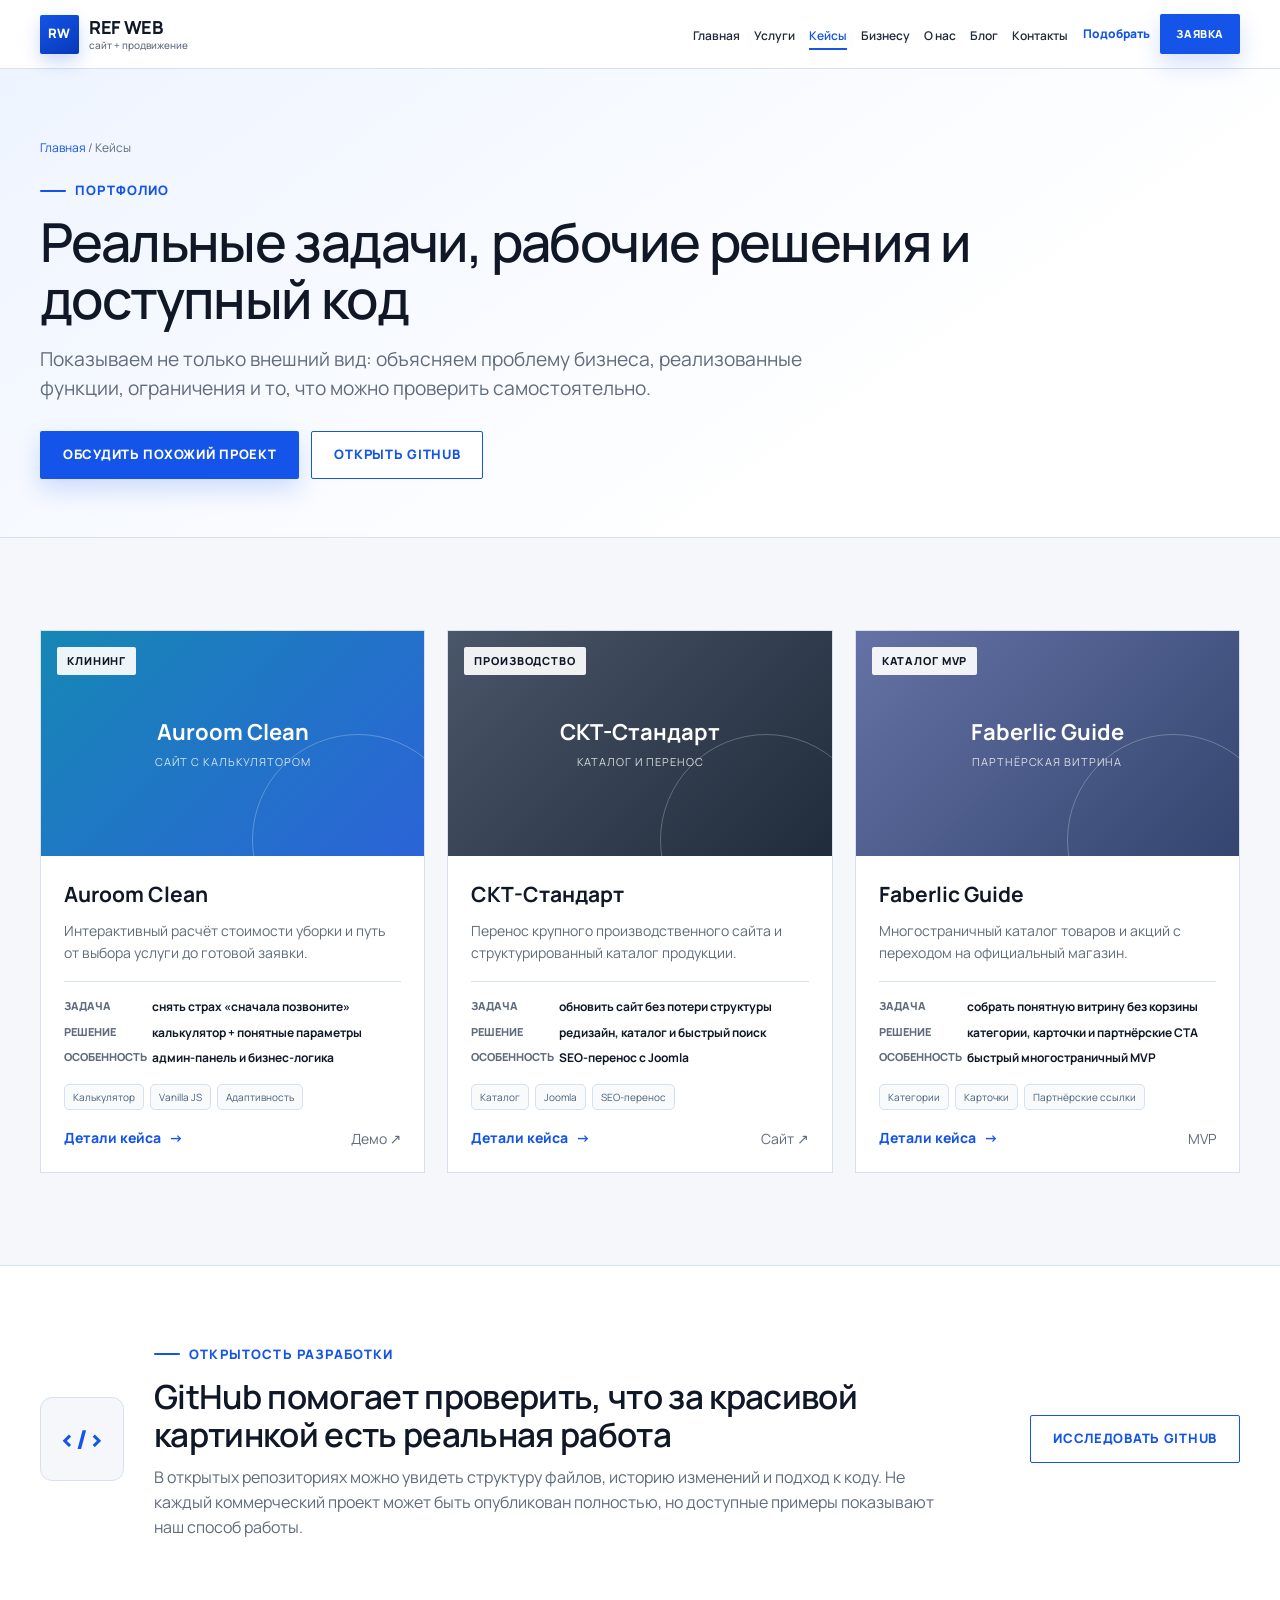
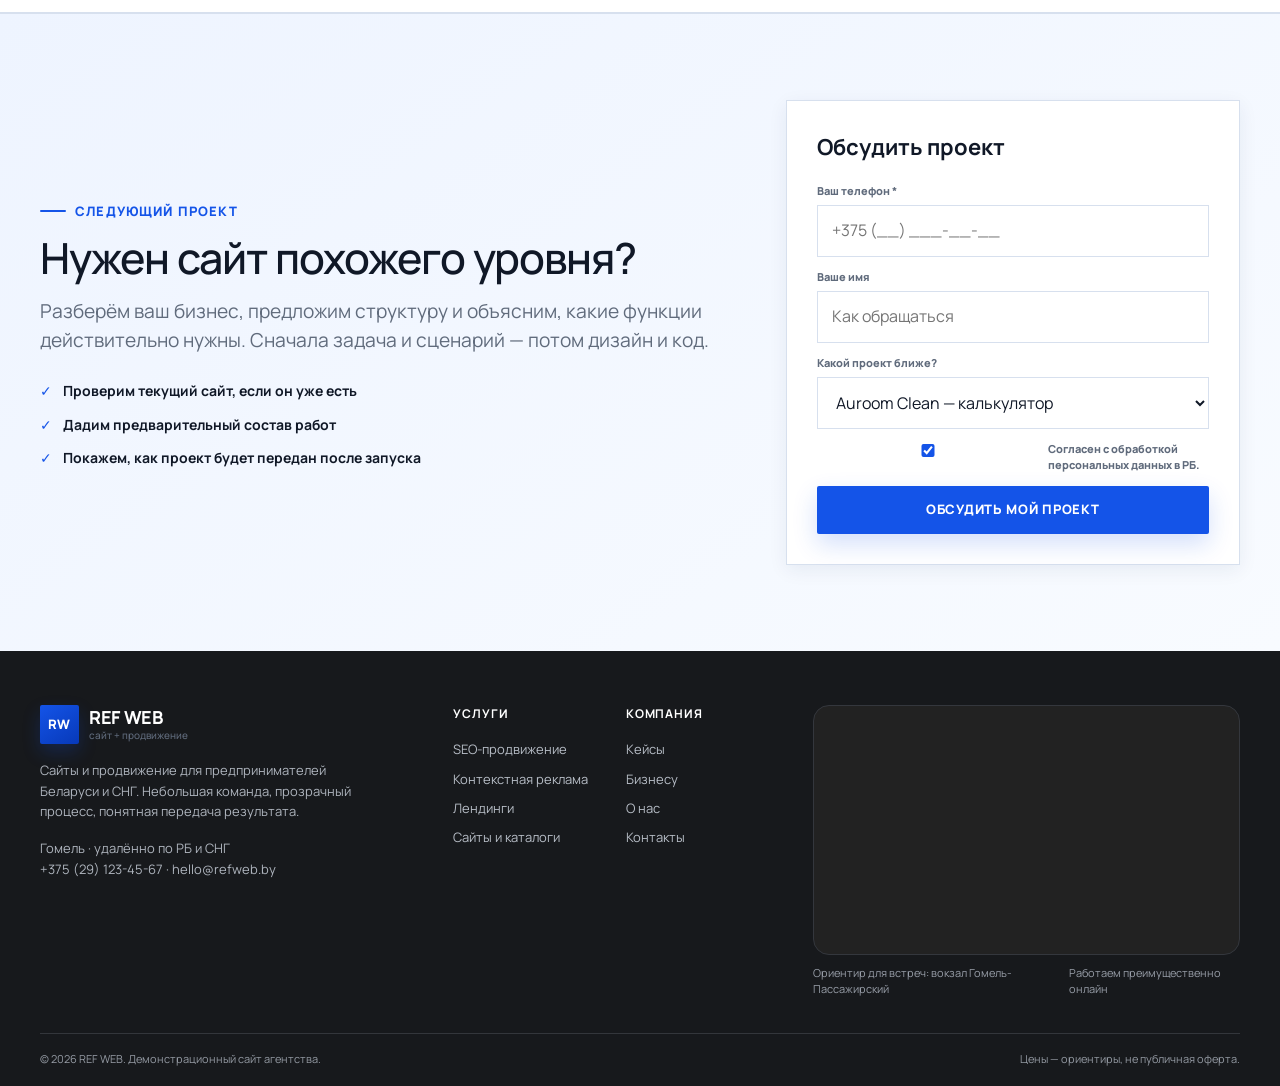
==== pages/cases.html @ f10cbb8c "first commit" ====
<!DOCTYPE html>
<html lang="ru"><head><meta charset="utf-8"/><meta content="width=device-width,initial-scale=1" name="viewport"/><title>Кейсы REF WEB — сайты и цифровые проекты</title><meta content="Реальные проекты REF WEB, открытый код на GitHub и форма обсуждения похожего проекта." name="description"/><link href="https://fonts.googleapis.com" rel="preconnect"/><link crossorigin="" href="https://fonts.gstatic.com" rel="preconnect"/><link href="https://fonts.googleapis.com/css2?family=Manrope:wght@400;500;600;700;800&amp;display=swap" rel="stylesheet"/><link href="../css/styles.css" rel="stylesheet"/><link href="data:image/svg+xml,%3Csvg xmlns='http://www.w3.org/2000/svg' viewBox='0 0 32 32'%3E%3Crect width='32' height='32' rx='6' fill='%231454e8'/%3E%3Ctext x='16' y='21' text-anchor='middle' fill='white' font-family='Arial' font-size='11' font-weight='700'%3ERW%3C/text%3E%3C/svg%3E" rel="icon"/></head><body><a class="skip-link" href="#content">К содержанию</a><header class="site-header">
<div class="container nav-bar">
<a aria-label="REF WEB — главная" class="logo" href="../index.html"><span class="logo-mark">RW</span><span class="logo-text">REF WEB<span>сайт + продвижение</span></span></a>
<nav aria-label="Основное меню" class="nav-links"><a class="" href="../index.html">Главная</a><a class="" href="../pages/services.html">Услуги</a><a class="active" href="../pages/cases.html">Кейсы</a><a class="" href="../pages/entrepreneurs.html">Бизнесу</a><a class="" href="../pages/about.html">О нас</a><a class="" href="../pages/blog.html">Блог</a><a class="" href="../pages/contacts.html">Контакты</a></nav>
<div class="nav-actions"><a class="nav-phone" href="tel:+375291234567">+375 (29) 123-45-67</a><a class="nav-quick-link" href="../pages/quiz.html">Подобрать</a><a class="btn btn-primary btn-sm" data-open-modal="" data-service="Заявка с сайта" href="#">Заявка</a><button aria-expanded="false" aria-label="Открыть меню" class="burger" data-burger=""><span></span><span></span><span></span></button></div>
</div>
<nav aria-label="Мобильное меню" class="mobile-nav" data-mobile-nav=""><a href="../index.html">Главная</a><a href="../pages/services.html">Услуги</a><a href="../pages/cases.html">Кейсы</a><a href="../pages/entrepreneurs.html">Бизнесу</a><a href="../pages/about.html">О нас</a><a href="../pages/blog.html">Блог</a><a href="../pages/contacts.html">Контакты</a><div class="mobile-nav-actions"><a class="btn btn-outline" href="../pages/quiz.html">Подобрать решение</a><a class="btn btn-primary" data-open-modal="" data-service="Заявка с сайта" href="#">Оставить заявку</a></div></nav>
</header><main id="content"><section class="page-hero"><div class="container"><div class="breadcrumbs"><a href="../index.html">Главная</a> / Кейсы</div><span class="eyebrow">Портфолио</span><h1 class="display-xl">Реальные задачи, рабочие решения и доступный код</h1><p class="body-lg lead">Показываем не только внешний вид: объясняем проблему бизнеса, реализованные функции, ограничения и то, что можно проверить самостоятельно.</p><div class="page-hero-actions"><a class="btn btn-primary" href="#request-form">Обсудить похожий проект</a><a class="btn btn-outline" href="https://github.com/bobrinovbebra-tech" rel="noopener" target="_blank">Открыть GitHub</a></div></div></section><section class="section section-cloud"><div class="container"><div class="case-grid case-grid-rich"><article class="case-card reveal"><div class="case-cover clean"><span class="case-badge">Клининг</span><div><strong>Auroom Clean</strong><span>Сайт с калькулятором</span></div></div><div class="case-body"><h3>Auroom Clean</h3><p>Интерактивный расчёт стоимости уборки и путь от выбора услуги до готовой заявки.</p><div class="case-proof"><div><span>Задача</span><strong>снять страх «сначала позвоните»</strong></div><div><span>Решение</span><strong>калькулятор + понятные параметры</strong></div><div><span>Особенность</span><strong>админ-панель и бизнес-логика</strong></div></div><div class="case-tags"><span>Калькулятор</span><span>Vanilla JS</span><span>Адаптивность</span></div><div class="case-footer"><a class="btn-text" href="case-auroom.html">Детали кейса</a><a class="caption" href="https://gomel-premium-clean.vercel.app/" rel="noopener" target="_blank">Демо ↗</a></div></div></article><article class="case-card reveal"><div class="case-cover skt"><span class="case-badge">Производство</span><div><strong>СКТ-Стандарт</strong><span>Каталог и перенос</span></div></div><div class="case-body"><h3>СКТ-Стандарт</h3><p>Перенос крупного производственного сайта и структурированный каталог продукции.</p><div class="case-proof"><div><span>Задача</span><strong>обновить сайт без потери структуры</strong></div><div><span>Решение</span><strong>редизайн, каталог и быстрый поиск</strong></div><div><span>Особенность</span><strong>SEO-перенос с Joomla</strong></div></div><div class="case-tags"><span>Каталог</span><span>Joomla</span><span>SEO-перенос</span></div><div class="case-footer"><a class="btn-text" href="case-skt.html">Детали кейса</a><a class="caption" href="https://skt-standart.by/" rel="noopener" target="_blank">Сайт ↗</a></div></div></article><article class="case-card reveal"><div class="case-cover faberlic"><span class="case-badge">Каталог MVP</span><div><strong>Faberlic Guide</strong><span>Партнёрская витрина</span></div></div><div class="case-body"><h3>Faberlic Guide</h3><p>Многостраничный каталог товаров и акций с переходом на официальный магазин.</p><div class="case-proof"><div><span>Задача</span><strong>собрать понятную витрину без корзины</strong></div><div><span>Решение</span><strong>категории, карточки и партнёрские CTA</strong></div><div><span>Особенность</span><strong>быстрый многостраничный MVP</strong></div></div><div class="case-tags"><span>Категории</span><span>Карточки</span><span>Партнёрские ссылки</span></div><div class="case-footer"><a class="btn-text" href="case-faberlic.html">Детали кейса</a><span class="caption">MVP</span></div></div></article></div></div></section><section class="github-trust"><div class="container github-trust-inner reveal"><div aria-hidden="true" class="github-mark">&lt;/&gt;</div><div><span class="eyebrow">Открытость разработки</span><h2 class="display-md">GitHub помогает проверить, что за красивой картинкой есть реальная работа</h2><p class="body-md">В открытых репозиториях можно увидеть структуру файлов, историю изменений и подход к коду. Не каждый коммерческий проект может быть опубликован полностью, но доступные примеры показывают наш способ работы.</p></div><a class="btn btn-outline" href="https://github.com/bobrinovbebra-tech" rel="noopener" target="_blank">Исследовать GitHub</a></div></section><section class="lead-cta" id="request-form"><div class="container lead-cta-grid"><div class="lead-cta-copy reveal"><span class="eyebrow">Следующий проект</span><h2 class="display-lg">Нужен сайт похожего уровня?</h2><p class="body-lg">Разберём ваш бизнес, предложим структуру и объясним, какие функции действительно нужны. Сначала задача и сценарий — потом дизайн и код.</p><ul class="lead-points"><li>Проверим текущий сайт, если он уже есть</li><li>Дадим предварительный состав работ</li><li>Покажем, как проект будет передан после запуска</li></ul></div><div class="inline-form-card reveal"><h3>Обсудить проект</h3><form class="form-grid" data-lead-form=""><div class="field full"><label>Ваш телефон *</label><input name="phone" placeholder="+375 (__) ___-__-__" required="" type="tel"/></div><div class="field full"><label>Ваше имя</label><input name="name" placeholder="Как обращаться"/></div><div class="field full"><label>Какой проект ближе?</label><select name="service"><option>Auroom Clean — калькулятор</option><option>СКТ-Стандарт — каталог / B2B</option><option>Faberlic Guide — многостраничный MVP</option><option>Нужен другой формат</option></select></div><div class="field full"><label class="consent"><input checked="" required="" type="checkbox"/> <span>Согласен с обработкой персональных данных в РБ.</span></label></div><div class="field full"><button class="btn btn-primary" type="submit">Обсудить мой проект</button></div></form></div></div></section></main><footer class="footer">
<div class="container">
<div class="footer-main">
<div class="footer-brand"><a class="logo" href="../index.html"><span class="logo-mark">RW</span><span class="logo-text">REF WEB<span>сайт + продвижение</span></span></a><p>Сайты и продвижение для предпринимателей Беларуси и СНГ. Небольшая команда, прозрачный процесс, понятная передача результата.</p><p>Гомель · удалённо по РБ и СНГ<br/><a href="tel:+375291234567">+375 (29) 123-45-67</a> · <a href="mailto:hello@refweb.by">hello@refweb.by</a></p></div>
<div class="footer-links-grid">
<div class="footer-col"><h4>Услуги</h4><a href="../pages/services.html#seo">SEO-продвижение</a><a href="../pages/services.html#ppc">Контекстная реклама</a><a href="../pages/services.html#landing">Лендинги</a><a href="../pages/services.html#custom">Сайты и каталоги</a></div>
<div class="footer-col"><h4>Компания</h4><a href="../pages/cases.html">Кейсы</a><a href="../pages/entrepreneurs.html">Бизнесу</a><a href="../pages/about.html">О нас</a><a href="../pages/contacts.html">Контакты</a></div>
</div>
<div class="footer-map-wrap"><div class="footer-map"><iframe loading="lazy" src="https://yandex.ru/map-widget/v1/?text=%D0%96%D0%B5%D0%BB%D0%B5%D0%B7%D0%BD%D0%BE%D0%B4%D0%BE%D1%80%D0%BE%D0%B6%D0%BD%D1%8B%D0%B9%20%D0%B2%D0%BE%D0%BA%D0%B7%D0%B0%D0%BB%20%D0%93%D0%BE%D0%BC%D0%B5%D0%BB%D1%8C-%D0%9F%D0%B0%D1%81%D1%81%D0%B0%D0%B6%D0%B8%D1%80%D1%81%D0%BA%D0%B8%D0%B9&amp;z=16" title="Яндекс Карта — железнодорожный вокзал Гомеля"></iframe></div><div class="footer-map-label"><span>Ориентир для встреч: вокзал Гомель-Пассажирский</span><span>Работаем преимущественно онлайн</span></div></div>
</div>
<div class="footer-bottom"><span>© 2026 REF WEB. Демонстрационный сайт агентства.</span><span>Цены — ориентиры, не публичная оферта.</span></div>
</div>
</footer><div class="modal" data-modal=""><div aria-labelledby="modal-title" aria-modal="true" class="modal-dialog" role="dialog"><button aria-label="Закрыть" class="modal-close" data-close-modal="">×</button><span class="eyebrow">Связаться</span><h2 class="display-md" id="modal-title">Расскажите о задаче</h2><p class="body-md" style="margin:10px 0 20px">Перезвоним, уточним задачу и назовём понятный следующий шаг. Без обязательного прохождения подбора.</p><form class="form-grid" data-lead-form=""><div class="field"><label>Ваше имя</label><input name="name" placeholder="Как обращаться"/></div><div class="field"><label>Телефон *</label><input name="phone" placeholder="+375 (__) ___-__-__" required="" type="tel"/></div><div class="field full"><label>Что нужно</label><select name="service"><option>Консультация</option><option>Сайт</option><option>Лендинг</option><option>SEO</option><option>Контекстная реклама</option><option>Сайт + продвижение</option><option>Заявка с сайта</option></select></div><div class="field full"><label>Комментарий</label><textarea name="comment" placeholder="Коротко о бизнесе и задаче"></textarea></div><div class="field full"><label class="consent"><input checked="" required="" type="checkbox"/> <span>Согласен с обработкой персональных данных в РБ.</span></label></div><div class="field full"><button class="btn btn-primary" type="submit">Оставить заявку</button></div></form></div></div><script src="../js/main.js"></script></body></html>
---- css/styles.css ----
:root{
  --primary:#1454e8;
  --primary-2:#2f72ff;
  --primary-deep:#0a2f8f;
  --sky:#dcecff;
  --sky-2:#eff6ff;
  --mint:#8ce5cf;
  --mint-soft:#e7fbf6;
  --amber:#ffbf66;
  --amber-soft:#fff4df;
  --coral:#ff7c75;
  --rose:#e13487;
  --ink:#111827;
  --ink-2:#1f2937;
  --graphite:#25272b;
  --muted:#5f6878;
  --line:#dce3ef;
  --line-strong:#c6d1e2;
  --paper:#fff;
  --cloud:#f5f7fb;
  --cloud-blue:#edf4ff;
  --dark:#17191d;
  --dark-2:#23262b;
  --on-dark:#f8fafc;
  --font:"Manrope","Inter",system-ui,-apple-system,"Segoe UI",Arial,sans-serif;
  --container:1200px;
  --wide:1440px;
  --header-h:76px;
  --section:92px;
  --r-sm:8px;
  --r-md:14px;
  --r-lg:22px;
  --r-xl:32px;
  --shadow:0 12px 38px rgba(25,45,85,.10);
  --shadow-soft:0 6px 20px rgba(25,45,85,.08);
}
*{box-sizing:border-box;margin:0;padding:0}
html{scroll-behavior:smooth;scroll-padding-top:calc(var(--header-h) + 16px)}
body{font-family:var(--font);color:var(--ink);background:var(--paper);font-size:16px;line-height:1.48;-webkit-font-smoothing:antialiased;overflow-x:hidden}
body.modal-open{overflow:hidden}
a{color:inherit;text-decoration:none}
a:hover{color:var(--primary)}
img{display:block;max-width:100%;height:auto}
button,input,textarea,select{font:inherit;color:inherit}
button{border:0;background:none}
ul{list-style:none}
.container{width:min(calc(100% - 48px),var(--container));margin-inline:auto}
.container-wide{width:min(calc(100% - 48px),var(--wide));margin-inline:auto}
.section{padding:var(--section) 0;position:relative;scroll-margin-top:calc(var(--header-h) + 20px)}
.section-cloud{background:var(--cloud)}
.section-blue{background:linear-gradient(145deg,#eef5ff 0%,#f8fbff 55%,#effaf7 100%)}
.section-amber{background:linear-gradient(145deg,#fff9ef 0%,#fff 70%)}
.section-dark{background:var(--dark);color:var(--on-dark)}
.eyebrow{display:inline-flex;align-items:center;gap:9px;color:var(--primary);font-size:13px;font-weight:800;letter-spacing:.09em;text-transform:uppercase;margin-bottom:14px}
.eyebrow::before{content:"";width:26px;height:2px;background:currentColor;border-radius:99px}
.display-xxl{font-size:clamp(40px,5vw,68px);font-weight:520;line-height:1.02;letter-spacing:-.035em}
.display-xl{font-size:clamp(36px,4.2vw,56px);font-weight:540;line-height:1.05;letter-spacing:-.03em}
.display-lg{font-size:clamp(31px,3.35vw,46px);font-weight:540;line-height:1.08;letter-spacing:-.025em}
.display-md{font-size:clamp(26px,2.6vw,36px);font-weight:600;line-height:1.13;letter-spacing:-.02em}
.display-sm{font-size:clamp(22px,2vw,28px);font-weight:650;line-height:1.18}
.display-xs{font-size:20px;font-weight:650;line-height:1.2}
.body-lg{font-size:clamp(17px,1.5vw,20px);line-height:1.5;color:var(--muted)}
.body-md{font-size:16px;line-height:1.55;color:var(--muted)}
.caption{font-size:14px;line-height:1.5;color:var(--muted)}
.section-head{max-width:770px;margin-bottom:42px}
.section-head.center{text-align:center;margin-inline:auto}
.section-head p{margin-top:14px}
.skip-link{position:fixed;left:12px;top:-60px;z-index:9999;background:#fff;padding:12px 16px;border:2px solid var(--primary);border-radius:8px}
.skip-link:focus{top:12px}

/* Header */
.site-header{position:sticky;top:0;z-index:1000;background:rgba(255,255,255,.94);backdrop-filter:blur(16px);border-bottom:1px solid rgba(207,217,233,.82);transition:box-shadow .2s ease}
.site-header.scrolled{box-shadow:0 8px 28px rgba(20,42,83,.08)}
.nav-bar{height:var(--header-h);display:flex;align-items:center;justify-content:space-between;gap:28px}
.logo{display:inline-flex;align-items:center;gap:12px;min-width:max-content;color:var(--ink)}
.logo:hover{color:var(--ink)}
.logo-mark{width:42px;height:42px;display:grid;place-items:center;border-radius:9px;background:linear-gradient(145deg,var(--primary),#0739b9);color:#fff;font-size:14px;font-weight:800;letter-spacing:.02em;box-shadow:0 8px 18px rgba(20,84,232,.22)}
.logo-text{font-size:20px;font-weight:750;line-height:1;letter-spacing:-.02em}
.logo-text span{display:block;margin-top:5px;font-size:11px;font-weight:500;color:var(--muted);letter-spacing:0}
.nav-links{display:flex;align-items:center;gap:29px;margin-left:auto}
.nav-links a{font-size:15px;font-weight:600;color:var(--ink-2);position:relative;padding:27px 0 24px}
.nav-links a::after{content:"";position:absolute;left:0;right:100%;bottom:18px;height:2px;background:var(--primary);transition:right .2s ease}
.nav-links a:hover::after,.nav-links a.active::after{right:0}
.nav-links a.active{color:var(--primary)}
.nav-actions{display:flex;align-items:center;gap:15px}
.nav-phone{font-size:14px;font-weight:700;white-space:nowrap}
.burger{display:none;width:42px;height:42px;border:1px solid var(--line);border-radius:10px;align-items:center;justify-content:center;flex-direction:column;gap:5px;cursor:pointer}
.burger span{width:19px;height:2px;background:var(--ink);border-radius:99px;transition:.2s}
.mobile-nav{display:none;position:absolute;top:100%;left:0;right:0;background:#fff;border-bottom:1px solid var(--line);padding:16px 24px 24px;box-shadow:var(--shadow)}
.mobile-nav.open{display:grid;gap:4px}
.mobile-nav a{padding:12px 8px;font-weight:600}

/* buttons */
.btn{min-height:48px;padding:13px 22px;border-radius:10px;display:inline-flex;align-items:center;justify-content:center;gap:9px;border:1px solid transparent;font-size:13px;font-weight:800;text-transform:uppercase;letter-spacing:.055em;cursor:pointer;transition:transform .18s ease,box-shadow .18s ease,background .18s ease,color .18s ease,border-color .18s ease;white-space:nowrap}
.btn:hover{transform:translateY(-2px)}
.btn:active{transform:translateY(0)}
.btn-sm{min-height:42px;padding:10px 17px}
.btn-primary{background:linear-gradient(135deg,var(--primary),var(--primary-2));color:#fff;box-shadow:0 10px 22px rgba(20,84,232,.2)}
.btn-primary:hover{color:#fff;box-shadow:0 14px 28px rgba(20,84,232,.3)}
.btn-outline{border-color:var(--primary);color:var(--primary);background:#fff}
.btn-outline:hover{background:var(--sky-2)}
.btn-ghost{border-color:var(--line-strong);background:rgba(255,255,255,.65);color:var(--ink)}
.btn-dark{background:var(--dark);color:#fff}
.btn-dark:hover{color:#fff;background:#07090c}
.btn-text{display:inline-flex;align-items:center;gap:8px;color:var(--primary);font-weight:750;font-size:14px}
.btn-text::after{content:"→";transition:transform .2s ease}
.btn-text:hover::after{transform:translateX(4px)}

/* hero */
.hero{padding:34px 0 58px;background:radial-gradient(circle at 84% 20%,rgba(105,174,255,.17),transparent 29%),linear-gradient(180deg,#fff 0%,#fbfdff 100%)}
.hero-frame{min-height:min(690px,calc(100svh - var(--header-h) - 58px));border:1px solid var(--line);border-radius:var(--r-xl);overflow:hidden;display:grid;grid-template-columns:1.08fr .92fr;background:#fff;box-shadow:var(--shadow);position:relative}
.hero-frame::before,.hero-frame::after{content:"";position:absolute;width:22px;height:54%;top:23%;background:var(--primary);z-index:3}
.hero-frame::before{left:0;clip-path:polygon(0 0,100% 11%,100% 89%,0 100%)}
.hero-frame::after{right:0;clip-path:polygon(0 11%,100% 0,100% 100%,0 89%)}
.hero-copy{padding:clamp(42px,5vw,78px);display:flex;flex-direction:column;justify-content:center;position:relative;z-index:2}
.hero-copy .lead{max-width:660px;margin-top:22px}
.hero-trust{display:grid;grid-template-columns:repeat(3,minmax(0,1fr));gap:10px;margin-top:28px;margin-bottom:26px}
.hero-trust-item{font-size:13px;line-height:1.35;display:flex;align-items:flex-start;gap:8px;color:var(--ink-2);font-weight:600}
.hero-trust-item svg{flex:0 0 auto;color:var(--primary);margin-top:1px}
.hero-cta{display:flex;gap:12px;flex-wrap:wrap}
.hero-note{margin-top:15px;font-size:12px;color:var(--muted)}
.hero-visual{position:relative;overflow:hidden;background:var(--cloud-blue);min-height:480px}
.hero-visual img{width:100%;height:100%;object-fit:cover}
.hero-badge{position:absolute;left:32px;bottom:28px;max-width:260px;padding:18px 20px;background:rgba(255,255,255,.93);backdrop-filter:blur(10px);border:1px solid rgba(255,255,255,.8);border-radius:16px;box-shadow:var(--shadow-soft)}
.hero-badge strong{display:block;font-size:15px;margin-bottom:5px}
.hero-badge span{font-size:12px;color:var(--muted)}

/* audience */
.audience-intro{display:grid;grid-template-columns:.78fr 1.22fr;gap:64px;align-items:end;margin-bottom:34px}
.audience-intro .section-head{margin:0}
.audience-hint{padding:19px 21px;border-left:3px solid var(--primary);background:#fff;border-radius:0 14px 14px 0;color:var(--muted);box-shadow:var(--shadow-soft)}
.audience-grid{display:grid;grid-template-columns:repeat(3,1fr);gap:18px}
.audience-card{position:relative;min-height:280px;padding:24px;border-radius:20px;border:1px solid var(--line);background:#fff;cursor:pointer;overflow:hidden;transition:transform .22s ease,box-shadow .22s ease,border-color .22s ease;text-align:left}
.audience-card::before{content:"";position:absolute;right:-42px;top:-42px;width:140px;height:140px;border-radius:50%;background:var(--accent-soft,var(--sky-2));transition:transform .25s ease}
.audience-card:hover,.audience-card:focus-visible{transform:translateY(-7px);box-shadow:0 18px 45px rgba(23,45,88,.13);border-color:var(--accent,var(--primary));outline:none}
.audience-card:hover::before{transform:scale(1.2)}
.audience-card.shop{--accent:#1d65ed;--accent-soft:#e7f0ff}
.audience-card.service{--accent:#0eaa8f;--accent-soft:#e5fbf6}
.audience-card.build{--accent:#f1932b;--accent-soft:#fff0dc}
.audience-card.industry{--accent:#5f6b85;--accent-soft:#edf0f5}
.audience-card.farm{--accent:#39a95d;--accent-soft:#e7f8ec}
.audience-card.other{--accent:#d83b87;--accent-soft:#fdeaf3}
.audience-icon{position:relative;z-index:2;width:58px;height:58px;border-radius:16px;background:var(--accent-soft);color:var(--accent);display:grid;place-items:center;margin-bottom:28px}
.audience-card h3{position:relative;z-index:2;font-size:21px;line-height:1.22;margin-bottom:12px}
.audience-card p{position:relative;z-index:2;color:var(--muted);font-size:14px;line-height:1.5}
.audience-tags{position:relative;z-index:2;display:flex;gap:7px;flex-wrap:wrap;margin-top:16px}
.audience-tags span{font-size:11px;font-weight:700;padding:6px 9px;background:var(--accent-soft);color:var(--accent);border-radius:999px}
.audience-action{position:absolute;left:24px;right:24px;bottom:20px;z-index:3;display:flex;justify-content:space-between;align-items:center;color:var(--accent);font-size:13px;font-weight:800}
.audience-action span:last-child{font-size:20px}

/* dynamic solutions */
.solution-panel{display:none;margin-top:30px;border:1px solid var(--line);border-radius:24px;background:#fff;box-shadow:var(--shadow);overflow:hidden}
.solution-panel.active{display:grid;grid-template-columns:.8fr 1.2fr;animation:panelIn .35s ease}
@keyframes panelIn{from{opacity:0;transform:translateY(18px)}to{opacity:1;transform:none}}
.solution-visual{padding:42px;background:linear-gradient(145deg,var(--solution-soft,#eaf2ff),#fff);position:relative;min-height:340px;display:flex;flex-direction:column;justify-content:space-between}
.solution-symbol{width:82px;height:82px;border-radius:24px;background:var(--solution-color,var(--primary));color:#fff;display:grid;place-items:center;box-shadow:0 18px 32px color-mix(in srgb,var(--solution-color,var(--primary)) 25%,transparent)}
.solution-visual small{font-size:12px;font-weight:800;text-transform:uppercase;letter-spacing:.08em;color:var(--solution-color,var(--primary))}
.solution-visual h3{font-size:clamp(28px,3vw,42px);line-height:1.08;margin-top:10px}
.solution-copy{padding:42px}
.solution-copy>p{color:var(--muted);max-width:650px;margin-bottom:22px}
.solution-list{display:grid;grid-template-columns:repeat(2,minmax(0,1fr));gap:12px;margin:22px 0 28px}
.solution-list li{padding:15px;border:1px solid var(--line);border-radius:12px;font-size:14px;font-weight:650;display:flex;gap:9px;align-items:flex-start}
.solution-list li::before{content:"✓";color:var(--solution-color,var(--primary));font-weight:900}
.solution-result{padding:17px 19px;background:var(--cloud);border-radius:14px;border-left:4px solid var(--solution-color,var(--primary));margin-bottom:24px}
.solution-result strong{display:block;margin-bottom:4px}
.solution-result span{font-size:14px;color:var(--muted)}
.solution-actions{display:flex;gap:11px;flex-wrap:wrap}

/* how it works */
.flow-grid{display:grid;grid-template-columns:.83fr 1.17fr;gap:52px;align-items:center}
.flow-copy .body-lg{margin-top:18px;max-width:610px}
.flow-points{display:grid;gap:14px;margin-top:28px}
.flow-point{display:grid;grid-template-columns:46px 1fr;gap:14px;align-items:center;padding:14px 16px;border:1px solid var(--line);background:#fff;border-radius:14px;transition:.2s}
.flow-point:hover{transform:translateX(5px);border-color:#abc5f8}
.flow-point .num{width:46px;height:46px;border-radius:13px;background:var(--ink);color:#fff;display:grid;place-items:center;font-weight:800}
.flow-point strong{display:block;font-size:16px}
.flow-point span{font-size:13px;color:var(--muted)}
.flow-diagram{position:relative;border:1px solid var(--line);border-radius:24px;background:linear-gradient(145deg,#fff,#eef7ff);padding:38px;min-height:430px;display:flex;align-items:center;box-shadow:var(--shadow-soft);overflow:hidden}
.flow-diagram::after{content:"";position:absolute;inset:auto -80px -110px auto;width:300px;height:300px;border-radius:50%;background:rgba(140,229,207,.18)}
.flow-chain{display:grid;grid-template-columns:1fr 58px 1fr 58px 1fr;width:100%;align-items:center;position:relative;z-index:2}
.flow-node{aspect-ratio:1;border:2px solid var(--primary);border-radius:26px;background:#fff;display:grid;place-items:center;text-align:center;padding:18px;color:var(--primary);box-shadow:0 12px 26px rgba(20,84,232,.13);transition:.25s}
.flow-node:hover{transform:translateY(-7px) rotate(-1deg)}
.flow-node svg{margin-bottom:10px}
.flow-node strong{font-size:14px;color:var(--ink)}
.flow-arrow{height:2px;background:linear-gradient(90deg,var(--primary),var(--mint));position:relative}
.flow-arrow::after{content:"";position:absolute;right:-1px;top:-4px;width:8px;height:8px;border-top:2px solid var(--primary);border-right:2px solid var(--primary);transform:rotate(45deg)}

/* process */
.process-shell{border-radius:28px;background:radial-gradient(circle at 80% 80%,rgba(140,229,207,.13),transparent 34%),linear-gradient(140deg,#302d28,#1d2023 65%);color:#f8fafc;overflow:hidden;border:1px solid #3b3e43;box-shadow:0 22px 60px rgba(0,0,0,.18)}
.process-top{display:grid;grid-template-columns:1.1fr .9fr;gap:50px;padding:48px 44px 36px;border-bottom:1px solid rgba(255,255,255,.09)}
.process-top .eyebrow{color:var(--amber)}
.process-top p{color:#bbbcc1;max-width:520px;align-self:center}
.process-track{position:relative;display:grid;grid-template-columns:repeat(6,1fr);padding:34px 28px 46px;gap:12px}
.process-track::before{content:"";position:absolute;left:43px;right:43px;top:51%;height:2px;background:linear-gradient(90deg,var(--amber),#f8cf86 45%,var(--mint) 70%,#65dcca)}
.process-step{position:relative;min-height:290px;display:flex;flex-direction:column;align-items:center;z-index:2}
.process-card{width:100%;min-height:145px;padding:18px;border:1px solid rgba(255,255,255,.1);background:rgba(12,14,16,.66);border-radius:16px;box-shadow:0 12px 24px rgba(0,0,0,.16)}
.process-step:nth-child(even){justify-content:flex-end}
.process-step:nth-child(even) .process-card{order:2}
.process-dot{width:52px;height:52px;border-radius:50%;display:grid;place-items:center;background:var(--amber);color:#111;font-size:12px;font-weight:900;border:7px solid #202225;flex:0 0 auto;margin:15px 0}
.process-step:nth-child(n+4) .process-dot{background:var(--mint)}
.process-card h3{font-size:18px;margin-bottom:7px}
.process-card p{font-size:12px;color:#b7b8bd;line-height:1.45}
.process-output{display:block;margin-top:11px;color:var(--amber);text-transform:uppercase;font-size:10px;font-weight:800;letter-spacing:.07em}
.process-step:nth-child(n+4) .process-output{color:var(--mint)}

/* cases */
.cases-head{display:flex;align-items:end;justify-content:space-between;gap:30px;margin-bottom:38px}
.cases-head .section-head{margin:0}
.case-grid{display:grid;grid-template-columns:repeat(3,1fr);gap:22px}
.case-card{border:1px solid var(--line);border-radius:20px;background:#fff;overflow:hidden;transition:transform .22s ease,box-shadow .22s ease;display:flex;flex-direction:column}
.case-card:hover{transform:translateY(-6px);box-shadow:var(--shadow)}
.case-cover{height:225px;position:relative;display:flex;align-items:center;justify-content:center;color:#fff;text-align:center;padding:24px;overflow:hidden}
.case-cover::after{content:"";position:absolute;inset:auto -40px -90px auto;width:210px;height:210px;border:1px solid rgba(255,255,255,.25);border-radius:50%}
.case-cover.clean{background:linear-gradient(135deg,#0db7d2,#357af2)}
.case-cover.skt{background:linear-gradient(135deg,#4c596d,#1d293b)}
.case-cover.faberlic{background:linear-gradient(135deg,#e83d91,#c91f6e)}
.case-cover svg{margin:auto auto 14px;position:relative;z-index:2}
.case-cover strong{display:block;font-size:22px;position:relative;z-index:2}
.case-cover span{display:block;font-size:11px;text-transform:uppercase;letter-spacing:.08em;opacity:.8;margin-top:5px;position:relative;z-index:2}
.case-badge{position:absolute;top:16px;left:16px;padding:6px 10px;border-radius:999px;background:rgba(255,255,255,.92);color:var(--ink);font-size:10px;font-weight:800;text-transform:uppercase;z-index:3}
.case-body{padding:23px;display:flex;flex-direction:column;flex:1}
.case-body h3{font-size:21px;margin-bottom:10px}
.case-body>p{font-size:14px;color:var(--muted);line-height:1.55}
.case-tags{display:flex;gap:6px;flex-wrap:wrap;margin-top:17px}
.case-tags span{font-size:10px;padding:5px 8px;border:1px solid var(--line);background:#f8fafc;border-radius:5px;color:#476078}
.case-details{display:grid;grid-template-rows:0fr;transition:grid-template-rows .3s ease;margin-top:0}
.case-details-inner{overflow:hidden}
.case-details-content{padding-top:17px;margin-top:17px;border-top:1px solid var(--line);display:grid;gap:8px;font-size:13px;color:var(--muted)}
.case-card.expanded .case-details{grid-template-rows:1fr}
.case-footer{display:flex;justify-content:space-between;gap:12px;align-items:center;padding-top:18px;margin-top:auto}
.case-toggle{color:var(--primary);font-size:13px;font-weight:800;cursor:pointer}

/* quiz */
.quiz-shell{display:grid;grid-template-columns:1.18fr .82fr;min-height:610px;border:1px solid var(--line);border-radius:24px;background:#fff;overflow:hidden;box-shadow:var(--shadow)}
.quiz-main{padding:34px}
.quiz-side{background:var(--dark);color:#fff;padding:34px;display:flex;flex-direction:column}
.quiz-progress{display:grid;grid-template-columns:repeat(5,1fr);gap:8px;margin-bottom:28px}
.quiz-progress span{height:4px;background:#e1e5eb;border-radius:99px;transition:.2s}
.quiz-progress span.active,.quiz-progress span.done{background:var(--primary)}
.quiz-step{display:none;animation:stepIn .25s ease}
.quiz-step.active{display:block}
@keyframes stepIn{from{opacity:0;transform:translateX(12px)}to{opacity:1;transform:none}}
.quiz-step h3{font-size:24px;margin-bottom:5px}
.quiz-step>p{color:var(--muted);font-size:14px;margin-bottom:20px}
.quiz-options{display:grid;gap:10px}
.quiz-option{width:100%;padding:14px 16px;border:1px solid var(--line);border-radius:12px;background:#fff;text-align:left;display:grid;grid-template-columns:42px 1fr auto;gap:12px;align-items:center;cursor:pointer;transition:.18s}
.quiz-option:hover{border-color:#9ab7f5;background:#f8fbff}
.quiz-option.selected{border-color:var(--primary);background:#eef4ff;box-shadow:0 0 0 1px var(--primary) inset}
.quiz-option-icon{width:42px;height:42px;border-radius:11px;background:var(--cloud);display:grid;place-items:center}
.quiz-option strong{display:block;font-size:14px}
.quiz-option small{display:block;color:var(--muted);font-size:11px;margin-top:3px}
.quiz-option::after{content:"";width:16px;height:16px;border:1px solid var(--line-strong);border-radius:50%}
.quiz-option.selected::after{border:5px solid var(--primary)}
.quiz-nav{display:flex;justify-content:space-between;gap:12px;margin-top:22px;padding-top:20px;border-top:1px solid var(--line)}
.quiz-side h3{font-size:20px;margin-bottom:5px}
.quiz-side>p{font-size:12px;color:#aeb3bc;margin-bottom:22px}
.quiz-summary{border:1px solid #3d4046;border-radius:13px;overflow:hidden}
.quiz-row{display:flex;justify-content:space-between;gap:16px;padding:11px 13px;border-bottom:1px solid #373a3f;font-size:12px}
.quiz-row:last-child{border-bottom:0}
.quiz-row span:first-child{color:#a4a7ae}
.quiz-row strong{text-align:right;font-size:12px}
.quiz-estimate{margin-top:auto;padding-top:25px}
.quiz-estimate small{display:block;color:#8e9299;text-transform:uppercase;font-size:10px;font-weight:800;letter-spacing:.08em;margin-bottom:6px}
.quiz-estimate strong{font-size:26px}
.quiz-estimate p{font-size:11px;color:#969aa2;margin-top:6px}
.form-grid{display:grid;grid-template-columns:1fr 1fr;gap:12px}
.field{display:grid;gap:6px}
.field.full{grid-column:1/-1}
.field label{font-size:11px;font-weight:800;color:var(--muted)}
.field input,.field textarea,.field select{width:100%;padding:13px 14px;border:1px solid var(--line);border-radius:10px;background:#fff;outline:none}
.field input:focus,.field textarea:focus,.field select:focus{border-color:var(--primary);box-shadow:0 0 0 3px rgba(20,84,232,.11)}
.field textarea{min-height:82px;resize:vertical}
.quiz-success{display:none;padding:35px;border-radius:18px;background:var(--mint-soft);text-align:center}
.quiz-success.active{display:block}
.prefill-note{display:none;padding:12px 14px;background:var(--mint-soft);border:1px solid #b6eedf;border-radius:12px;margin-bottom:16px;font-size:13px;color:#167c68}
.prefill-note.show{display:block}

/* about mini */
.about-mini{display:grid;grid-template-columns:.82fr 1.18fr;gap:42px;align-items:center}
.about-photo{position:relative;border-radius:24px;overflow:hidden;min-height:430px;box-shadow:var(--shadow)}
.about-photo img{width:100%;height:100%;object-fit:cover;position:absolute;inset:0}
.about-copy p{margin-top:14px;color:var(--muted)}
.about-points{display:grid;gap:11px;margin-top:24px}
.about-point{display:grid;grid-template-columns:38px 1fr;gap:12px;align-items:start}
.about-point i{width:38px;height:38px;border-radius:11px;background:var(--sky-2);color:var(--primary);display:grid;place-items:center;font-style:normal;font-weight:900}
.about-point strong{display:block;font-size:14px}
.about-point span{font-size:13px;color:var(--muted)}

/* pricing */
.pricing-grid{display:grid;grid-template-columns:repeat(3,1fr);gap:22px;align-items:stretch}
.price-card{border:1px solid var(--line);border-radius:20px;background:#fff;padding:27px;display:flex;flex-direction:column;position:relative;box-shadow:var(--shadow-soft)}
.price-card.featured{border:2px solid var(--primary);transform:translateY(-8px)}
.price-badge{position:absolute;top:-13px;left:24px;background:var(--primary);color:#fff;font-size:10px;font-weight:900;text-transform:uppercase;padding:6px 11px;border-radius:5px}
.price-card .tier{font-size:12px;font-weight:800;text-transform:uppercase;color:var(--muted);letter-spacing:.06em}
.price-card h3{margin:8px 0 9px}
.amount{font-size:34px;line-height:1.1;margin-bottom:8px}
.amount span{font-size:11px;color:var(--muted)}
.price-desc{color:var(--muted);font-size:13px;min-height:42px}
.price-section-label{font-size:11px;font-weight:900;text-transform:uppercase;color:var(--primary);margin-top:20px;margin-bottom:8px}
.price-list{display:grid;gap:9px;margin-bottom:24px}
.price-list li{font-size:13px;display:flex;gap:8px;align-items:flex-start}
.price-list li::before{content:"•";color:var(--primary);font-size:20px;line-height:12px}
.price-result{background:var(--cloud);border-radius:12px;padding:13px;margin-top:auto;margin-bottom:17px;font-size:12px;color:var(--muted)}
.price-result strong{display:block;color:var(--ink);margin-bottom:3px}

/* FAQ */
.faq-list{max-width:980px;margin-inline:auto;display:grid;gap:10px}
.faq-item{border:1px solid var(--line);border-radius:14px;background:#fff;overflow:hidden}
.faq-q{width:100%;display:flex;align-items:center;justify-content:space-between;gap:20px;padding:19px 21px;text-align:left;font-weight:700;cursor:pointer}
.faq-q svg{transition:transform .22s ease;flex:0 0 auto}
.faq-a{display:grid;grid-template-rows:0fr;transition:grid-template-rows .27s ease;color:var(--muted)}
.faq-a>div{overflow:hidden;padding:0 21px}
.faq-item.open .faq-a{grid-template-rows:1fr}
.faq-item.open .faq-a>div{padding-bottom:20px}
.faq-item.open .faq-q svg{transform:rotate(180deg)}

/* footer */
.footer{background:#17191c;color:#d4d8df;padding:54px 0 18px}
.footer-main{display:grid;grid-template-columns:1.05fr .9fr 1.2fr;gap:40px;align-items:start}
.footer .logo{color:#fff}
.footer-brand p{font-size:13px;line-height:1.6;color:#aeb4bd;margin-top:16px;max-width:320px}
.footer-links-grid{display:grid;grid-template-columns:repeat(2,1fr);gap:25px}
.footer-col h4{font-size:12px;color:#fff;text-transform:uppercase;letter-spacing:.07em;margin-bottom:13px}
.footer-col a{display:block;font-size:13px;color:#b7bdc6;padding:5px 0}
.footer-col a:hover{color:#fff}
.footer-map{border-radius:16px;overflow:hidden;border:1px solid #34373d;background:#222;height:250px}
.footer-map iframe{width:100%;height:100%;border:0;filter:grayscale(.25) brightness(.85)}
.footer-map-label{display:flex;justify-content:space-between;gap:12px;margin-top:10px;font-size:11px;color:#989ea8}
.footer-bottom{border-top:1px solid #33363b;margin-top:36px;padding-top:17px;display:flex;justify-content:space-between;gap:20px;font-size:11px;color:#949aa3}

/* secondary pages */
.page-hero{padding:70px 0 58px;background:linear-gradient(145deg,var(--cloud-blue),#fff 62%,var(--mint-soft));border-bottom:1px solid var(--line)}
.page-hero .lead{max-width:770px;margin-top:18px}
.breadcrumbs{font-size:12px;color:var(--muted);margin-bottom:18px}
.breadcrumbs a{color:var(--primary)}
.info-grid{display:grid;grid-template-columns:repeat(3,1fr);gap:18px}
.info-card{padding:24px;border:1px solid var(--line);border-radius:16px;background:#fff}
.info-card h3{font-size:19px;margin-bottom:9px}
.info-card p{font-size:14px;color:var(--muted)}
.prose{max-width:820px}
.prose h2{font-size:32px;margin:38px 0 14px}
.prose h3{font-size:22px;margin:27px 0 10px}
.prose p{color:var(--muted);margin:12px 0;line-height:1.68}
.prose ul{display:grid;gap:8px;margin:16px 0}
.prose li{padding-left:20px;position:relative;color:var(--muted)}
.prose li::before{content:"•";position:absolute;left:0;color:var(--primary);font-weight:900}
.term-grid{display:grid;grid-template-columns:repeat(2,1fr);gap:14px}
.term-card{padding:20px;border:1px solid var(--line);border-radius:15px;background:#fff}
.term-card strong{font-size:16px}
.term-card p{font-size:13px;color:var(--muted);margin-top:7px}
.doc-list{display:grid;grid-template-columns:repeat(3,1fr);gap:13px}
.doc-item{padding:18px;border:1px solid var(--line);border-radius:13px;background:#fff;display:flex;gap:12px;align-items:center;font-size:13px;font-weight:700}
.doc-item i{font-style:normal;width:38px;height:38px;border-radius:10px;background:var(--sky-2);display:grid;place-items:center;color:var(--primary)}
.contact-grid{display:grid;grid-template-columns:.8fr 1.2fr;gap:28px}
.contact-card{padding:28px;border:1px solid var(--line);border-radius:18px;background:#fff;box-shadow:var(--shadow-soft)}
.contact-list{display:grid;gap:14px;margin-top:20px}
.contact-item{display:grid;grid-template-columns:42px 1fr;gap:12px;align-items:center}
.contact-item i{font-style:normal;width:42px;height:42px;background:var(--sky-2);border-radius:12px;display:grid;place-items:center;color:var(--primary)}
.contact-item span{display:block;font-size:12px;color:var(--muted)}
.contact-item strong{font-size:14px}
.blog-grid{display:grid;grid-template-columns:repeat(3,1fr);gap:20px}
.blog-card{border:1px solid var(--line);border-radius:17px;background:#fff;padding:24px}
.blog-card small{font-size:11px;color:var(--primary);text-transform:uppercase;font-weight:800}
.blog-card h3{font-size:20px;margin:13px 0 9px}
.blog-card p{font-size:13px;color:var(--muted)}

/* case detail */
.case-hero{padding:64px 0;background:var(--cloud-blue)}
.case-meta{display:flex;gap:10px;flex-wrap:wrap;margin-bottom:18px}
.case-meta span{font-size:11px;font-weight:800;text-transform:uppercase;color:var(--primary)}
.case-stats{display:grid;grid-template-columns:repeat(4,1fr);gap:15px;margin-top:34px}
.case-stat{padding:20px;border:1px solid var(--line);border-radius:15px;background:#fff;box-shadow:var(--shadow-soft)}
.case-stat strong{display:block;font-size:27px;color:var(--primary)}
.case-stat span{font-size:11px;color:var(--muted)}
.case-layout{display:grid;grid-template-columns:1fr 360px;gap:46px;align-items:start}
.case-sidebar{position:sticky;top:calc(var(--header-h) + 24px);border:1px solid var(--line);border-radius:18px;padding:24px;background:#fff;box-shadow:var(--shadow-soft)}
.case-sidebar h3{font-size:18px;padding-bottom:14px;border-bottom:1px solid var(--line)}
.sidebar-row{display:flex;justify-content:space-between;gap:20px;padding:12px 0;border-bottom:1px solid var(--line);font-size:12px}
.sidebar-row span:first-child{color:var(--muted)}
.sidebar-row strong{text-align:right}
.case-sidebar .btn{width:100%;margin-top:20px}

/* modal + toast */
.modal{position:fixed;inset:0;background:rgba(5,12,25,.62);z-index:2000;display:none;place-items:center;padding:20px}
.modal.open{display:grid}
.modal-dialog{width:min(100%,560px);background:#fff;border-radius:20px;padding:28px;box-shadow:0 30px 80px rgba(0,0,0,.28);position:relative}
.modal-close{position:absolute;right:16px;top:14px;width:36px;height:36px;border-radius:10px;background:var(--cloud);cursor:pointer;font-size:20px}
.toast{position:fixed;right:20px;bottom:20px;z-index:3000;max-width:360px;padding:14px 18px;background:var(--ink);color:#fff;border-radius:12px;box-shadow:var(--shadow);opacity:0;transform:translateY(15px);pointer-events:none;transition:.25s}
.toast.show{opacity:1;transform:none}
.reveal{opacity:0;transform:translateY(24px);transition:opacity .6s ease,transform .6s ease}
.reveal.visible{opacity:1;transform:none}

/* responsive */
@media(max-width:1150px){
  :root{--container:1050px}
  .nav-links{gap:18px}.nav-phone{display:none}
  .hero-frame{grid-template-columns:1fr .82fr}.hero-copy{padding:46px}
  .audience-grid{grid-template-columns:repeat(2,1fr)}
  .process-track{grid-template-columns:repeat(3,1fr)}
  .process-track::before{display:none}.process-step{min-height:auto}.process-step:nth-child(even){justify-content:initial}.process-step:nth-child(even) .process-card{order:initial}.process-dot{order:-1;margin:0 0 10px}.process-card{min-height:150px}
  .footer-main{grid-template-columns:1fr 1fr}.footer-map-wrap{grid-column:1/-1}
}
@media(max-width:900px){
  :root{--section:74px;--header-h:68px}
  .container,.container-wide{width:min(calc(100% - 32px),var(--container))}
  .nav-links,.nav-actions>.btn,.nav-phone{display:none}.burger{display:flex}
  .hero{padding-top:20px}.hero-frame{display:block;min-height:0}.hero-copy{padding:42px 34px}.hero-trust{grid-template-columns:1fr}.hero-visual{min-height:430px}
  .audience-intro,.flow-grid,.about-mini,.contact-grid,.case-layout{grid-template-columns:1fr;gap:30px}
  .solution-panel.active{grid-template-columns:1fr}.solution-visual{min-height:260px}
  .flow-diagram{min-height:350px}.process-top{grid-template-columns:1fr;gap:15px}
  .case-grid,.pricing-grid,.info-grid,.blog-grid{grid-template-columns:1fr 1fr}.case-grid .case-card:last-child{grid-column:1/-1}
  .quiz-shell{grid-template-columns:1fr}.quiz-side{min-height:320px}.quiz-estimate{margin-top:25px}
  .price-card.featured{transform:none}
  .doc-list{grid-template-columns:1fr 1fr}.case-sidebar{position:static}.case-stats{grid-template-columns:1fr 1fr}
}
@media(max-width:640px){
  :root{--section:62px;--header-h:64px}
  .container,.container-wide{width:min(calc(100% - 24px),var(--container))}
  .logo-mark{width:38px;height:38px}.logo-text{font-size:18px}.logo-text span{font-size:10px}
  .display-xxl{font-size:38px}.display-lg{font-size:31px}
  .hero-frame{border-radius:20px}.hero-frame::before,.hero-frame::after{display:none}.hero-copy{padding:34px 22px}.hero-visual{min-height:330px}.hero-badge{left:16px;right:16px;bottom:16px;max-width:none}.hero-cta .btn{width:100%}
  .audience-grid,.case-grid,.pricing-grid,.info-grid,.blog-grid,.term-grid,.doc-list{grid-template-columns:1fr}.case-grid .case-card:last-child{grid-column:auto}
  .audience-card{min-height:270px}.solution-copy,.solution-visual{padding:25px}.solution-list{grid-template-columns:1fr}.solution-actions .btn{width:100%}
  .flow-chain{grid-template-columns:1fr;gap:12px}.flow-arrow{width:2px;height:34px;margin:auto}.flow-arrow::after{right:-3px;top:auto;bottom:0;transform:rotate(135deg)}.flow-node{aspect-ratio:auto;min-height:145px}
  .flow-diagram{padding:24px}
  .process-top{padding:34px 24px 28px}.process-track{grid-template-columns:1fr;padding:25px}.process-step{display:grid;grid-template-columns:48px 1fr;gap:12px;align-items:start}.process-dot{margin:0}.process-card{min-height:0}.process-step:nth-child(even) .process-card{order:initial}
  .quiz-main,.quiz-side{padding:23px}.quiz-shell{min-height:0;border-radius:18px}.quiz-step h3{font-size:21px}.quiz-option{grid-template-columns:38px 1fr auto;padding:12px}.quiz-option-icon{width:38px;height:38px}.quiz-nav .btn{padding-inline:15px}.form-grid{grid-template-columns:1fr}
  .about-photo{min-height:330px}.footer-main{grid-template-columns:1fr}.footer-links-grid{grid-template-columns:1fr 1fr}.footer-bottom{display:grid}.case-stats{grid-template-columns:1fr 1fr}.case-stat strong{font-size:22px}
  .page-hero{padding:48px 0}.cases-head{display:block}.cases-head .btn{margin-top:20px}
}
@media(max-height:850px) and (min-width:901px){
  :root{--section:72px;--header-h:68px}
  .nav-bar{height:var(--header-h)}
  .hero{padding:22px 0 34px}.hero-frame{min-height:calc(100svh - var(--header-h) - 45px)}.hero-copy{padding:34px 42px}.display-xxl{font-size:clamp(40px,4.3vw,56px)}.hero-copy .lead{margin-top:16px;font-size:17px}.hero-trust{margin:20px 0 20px}.hero-badge{bottom:18px}.hero-visual{min-height:440px}
  .quiz-shell{min-height:540px}.quiz-main,.quiz-side{padding:27px}.quiz-progress{margin-bottom:19px}.quiz-option{padding:11px 13px}.quiz-nav{margin-top:16px;padding-top:15px}
}
@media(prefers-reduced-motion:reduce){html{scroll-behavior:auto}.reveal{opacity:1;transform:none;transition:none}*,*::before,*::after{animation-duration:.001ms!important;animation-iteration-count:1!important;transition-duration:.001ms!important}}
@media(max-width:1050px){
  .nav-links,.nav-phone,.nav-actions>.btn{display:none}
  .burger{display:flex}
}
/* Final overlap and low-height refinements */
.audience-card{padding-bottom:66px;min-height:310px}
.case-cover .case-badge{position:absolute;top:16px;left:16px;display:block;margin:0;opacity:1;padding:6px 10px;z-index:4}
@media(max-height:850px) and (min-width:901px){
  #quiz.section{padding:30px 0}
  #quiz .section-head{margin-bottom:20px}
  #quiz .section-head .eyebrow{margin-bottom:7px}
  #quiz .section-head .display-lg{font-size:34px}
  #quiz .section-head p{margin-top:6px;font-size:14px}
  #quiz .quiz-shell{min-height:488px}
  #quiz .quiz-main,#quiz .quiz-side{padding:20px 22px}
  #quiz .quiz-progress{margin-bottom:14px}
  #quiz .quiz-step h3{font-size:21px}
  #quiz .quiz-step>p{margin-bottom:12px;font-size:12px}
  #quiz .quiz-options{gap:7px}
  #quiz .quiz-option{padding:8px 11px;grid-template-columns:36px 1fr auto;gap:10px}
  #quiz .quiz-option-icon{width:36px;height:36px}
  #quiz .quiz-nav{margin-top:12px;padding-top:12px}
  #quiz .quiz-nav .btn{min-height:42px;padding:10px 18px}
  #quiz .quiz-row{padding:8px 11px}
  #quiz .quiz-estimate{padding-top:16px}
  #quiz .quiz-estimate strong{font-size:22px}
  .page-hero{padding:44px 0 38px}
  .page-hero .display-xl{font-size:42px}
}
@media(max-width:640px){.audience-card{min-height:300px;padding-bottom:64px}}

/* ===== Serious visual system update ===== */
:root{
  --mint:#6f91b3;
  --mint-soft:#edf3f9;
  --amber:#8aa4c0;
  --amber-soft:#f4f7fa;
  --coral:#7890aa;
  --rose:#556b96;
  --r-sm:6px;
  --r-md:10px;
  --r-lg:14px;
  --r-xl:18px;
  --shadow:0 14px 38px rgba(20,42,83,.09);
  --shadow-soft:0 5px 18px rgba(20,42,83,.07);
}
.section-blue{background:linear-gradient(145deg,#edf4ff 0%,#f7faff 58%,#f1f5f9 100%)}
.section-amber,.section-white{background:#fff}
.btn{border-radius:7px}
.logo-mark{border-radius:7px}
.hero-frame,.process-shell{border-radius:18px}
.audience-card,.case-card,.price-card,.faq-item,.info-card,.term-card,.doc-item,.contact-card,.blog-card,.case-stat,.case-sidebar,.modal-dialog,.quiz-shell,.solution-panel,.flow-diagram,.flow-point,.service-fact-card,.wireframe-widget,.inline-form-card,.role-card,.standards-grid article{border-radius:12px}
.hero-badge,.solution-result,.price-result,.quiz-summary,.quiz-option,.quiz-option-icon,.about-point i,.contact-item i,.doc-item i{border-radius:8px}
.audience-icon,.solution-symbol,.flow-node,.process-card{border-radius:10px}
.nav-quick-link{font-size:13px;font-weight:800;color:var(--primary);white-space:nowrap}
.mobile-nav-actions{display:grid;grid-template-columns:1fr 1fr;gap:10px;margin-top:10px}
.floating-apply{position:fixed;right:22px;bottom:22px;z-index:900;display:inline-flex;align-items:center;justify-content:center;min-height:44px;padding:11px 18px;background:var(--ink);color:#fff;border:1px solid rgba(255,255,255,.12);border-radius:7px;font-size:12px;font-weight:800;text-transform:uppercase;letter-spacing:.05em;box-shadow:0 14px 34px rgba(17,24,39,.25);transition:.2s}
.floating-apply:hover{color:#fff;background:#05070a;transform:translateY(-2px)}
.consent{display:flex;align-items:flex-start;gap:9px;font-size:12px;color:var(--muted);font-weight:600}
.consent input{margin-top:3px;accent-color:var(--primary)}
.page-hero-actions{display:flex;gap:12px;flex-wrap:wrap;margin-top:28px}

/* Restrained functional accents: differentiation without a playful rainbow */
.audience-card.shop{--accent:#1454e8;--accent-soft:#eaf1ff}
.audience-card.service{--accent:#167aa4;--accent-soft:#eaf5f9}
.audience-card.build{--accent:#4771a8;--accent-soft:#edf2f8}
.audience-card.industry{--accent:#39475b;--accent-soft:#eef1f4}
.audience-card.farm{--accent:#4d748f;--accent-soft:#edf4f7}
.audience-card.other{--accent:#607092;--accent-soft:#f0f2f7}
.case-cover.clean{background:linear-gradient(135deg,#1687b5,#2b63d7)}
.case-cover.skt{background:linear-gradient(135deg,#4a5669,#202b3b)}
.case-cover.faberlic{background:linear-gradient(135deg,#6472a5,#34456f)}
.process-shell{background:radial-gradient(circle at 80% 80%,rgba(72,116,160,.18),transparent 34%),linear-gradient(140deg,#2b2f35,#171a1f 65%)}
.process-top .eyebrow,.process-output,.process-step:nth-child(n+4) .process-output{color:#98b7df}
.process-dot,.process-step:nth-child(n+4) .process-dot{background:#8eb4e2}

/* Services page */
.services-hero{background:linear-gradient(145deg,#eef4ff,#fff 68%)}
.service-jump{position:sticky;top:var(--header-h);z-index:70;background:rgba(255,255,255,.96);backdrop-filter:blur(12px);border-bottom:1px solid var(--line)}
.service-jump .container{display:flex;gap:7px;overflow:auto;padding-top:10px;padding-bottom:10px;scrollbar-width:none}
.service-jump .container::-webkit-scrollbar{display:none}
.service-jump a{flex:0 0 auto;padding:8px 13px;border:1px solid var(--line);border-radius:6px;font-size:12px;font-weight:750;background:#fff}
.service-jump a:hover{border-color:var(--primary);background:var(--sky-2)}
.service-layout{display:grid;grid-template-columns:minmax(0,1.25fr) minmax(300px,.75fr);gap:64px;align-items:start}
.service-layout.reverse{grid-template-columns:minmax(300px,.75fr) minmax(0,1.25fr)}
.service-content>p:not(.body-lg){color:var(--muted);margin-top:16px;line-height:1.72}
.service-explain{margin-top:28px}
.service-explain h3{font-size:20px;margin-bottom:15px}
.check-list{display:grid;gap:11px}
.check-list li{position:relative;padding:14px 16px 14px 40px;border:1px solid var(--line);background:#fff;font-size:14px;color:var(--muted)}
.check-list li::before{content:"✓";position:absolute;left:15px;top:14px;color:var(--primary);font-weight:900}
.check-list strong{color:var(--ink)}
.service-note{margin-top:20px;padding:16px 18px;border-left:3px solid var(--primary);background:var(--sky-2);color:var(--muted);font-size:13px}
.service-note strong{color:var(--ink)}
.service-fact-card{position:sticky;top:calc(var(--header-h) + 74px);padding:26px;border:1px solid var(--line);background:#fff;box-shadow:var(--shadow-soft)}
.fact-kicker{display:block;color:var(--primary);font-size:11px;font-weight:850;letter-spacing:.08em;text-transform:uppercase;margin-bottom:15px}
.fact-row{display:flex;justify-content:space-between;gap:24px;padding:14px 0;border-bottom:1px solid var(--line);font-size:13px}
.fact-row span{color:var(--muted)}
.fact-row strong{text-align:right;max-width:190px}
.service-fact-card .btn{width:100%;margin-top:20px}
.service-inline-actions{display:flex;gap:11px;flex-wrap:wrap;margin-top:24px}
.interaction-hint{padding:15px 17px;border:1px solid var(--line);background:#fff}
.wireframe-widget{display:grid;grid-template-columns:1.1fr .9fr;gap:16px;padding:18px;border:1px solid var(--line);background:#fff;box-shadow:var(--shadow-soft)}
.wireframe-canvas{display:grid;gap:9px;padding:14px;background:var(--cloud);border:1px solid var(--line);border-radius:8px}
.wireframe-block{width:100%;padding:16px 13px;border:1px dashed #becbe0;background:#fff;color:#778398;text-align:center;font-size:12px;font-weight:750;cursor:pointer;transition:.18s}
.wireframe-block:hover,.wireframe-block.active{border-color:var(--primary);color:var(--primary);background:#f7faff;box-shadow:inset 3px 0 0 var(--primary)}
.wireframe-info-panel{padding:19px;border:1px solid var(--line);background:#f9fbfd;border-radius:8px}
.wireframe-step{display:block;color:var(--primary);font-size:10px;font-weight:850;letter-spacing:.09em;text-transform:uppercase;margin-bottom:10px}
.wireframe-info-panel h3{font-size:19px;line-height:1.28;margin-bottom:10px}
.wireframe-info-panel p{font-size:13px;line-height:1.62;color:var(--muted)}
.standards-grid{display:grid;grid-template-columns:repeat(2,1fr);gap:13px;margin-top:28px}
.standards-grid article{padding:20px;border:1px solid var(--line);background:#fff}
.standards-grid article>span{display:block;color:var(--primary);font-size:11px;font-weight:850;margin-bottom:17px}
.standards-grid h3{font-size:17px;margin-bottom:8px}
.standards-grid p{font-size:13px!important;line-height:1.55!important;margin:0!important;color:var(--muted)}

/* ROI calculator */
.roi-container{display:grid;grid-template-columns:1.05fr .95fr;gap:0;border:1px solid var(--line);background:#fff;box-shadow:var(--shadow);overflow:hidden;border-radius:12px}
.roi-calc-panel{padding:48px;display:flex;flex-direction:column;justify-content:center;gap:30px}
.roi-slider-header{display:flex;justify-content:space-between;gap:20px;align-items:end;margin-bottom:12px;font-size:14px;font-weight:750}
.roi-slider-header strong{color:var(--primary);font-size:17px;white-space:nowrap}
.roi-slider-group input[type=range]{width:100%;accent-color:var(--primary);cursor:pointer}
.roi-assumptions{display:flex;gap:7px;flex-wrap:wrap;padding:14px 16px;background:var(--cloud);border:1px solid var(--line);font-size:12px;color:var(--muted)}
.roi-assumptions strong{color:var(--ink)}
.roi-results-panel{padding:40px;background:linear-gradient(145deg,#edf4ff,#f7faff);border-left:1px solid var(--line)}
.roi-metrics-grid{display:grid;grid-template-columns:1fr 1fr;gap:12px}
.roi-metric-box,.roi-grand-total,.roi-roi{padding:20px;border:1px solid var(--line);background:#fff;text-align:center}
.roi-metric-box span,.roi-grand-total span,.roi-roi span{display:block;color:var(--muted);font-size:11px;font-weight:800;text-transform:uppercase;margin-bottom:8px}
.roi-metric-box strong{font-size:22px}
.roi-grand-total{margin-top:15px;border-color:#9dbcf7;padding:26px}
.roi-grand-total strong{display:block;color:#0f9f75;font-size:34px}
.roi-roi{margin-top:15px}
.roi-roi strong{display:block;color:#0f9f75;font-size:27px}
.roi-disclaimer{font-size:11px;color:#8190a7;margin-top:16px;line-height:1.55}

/* Inline lead forms */
.lead-cta{padding:86px 0;background:linear-gradient(145deg,#eef4ff,#f8fbff);border-top:1px solid var(--line)}
.lead-cta-grid{display:grid;grid-template-columns:1.2fr .8fr;gap:64px;align-items:center}
.lead-cta-copy .body-lg{margin-top:16px;max-width:720px}
.lead-points{display:grid;gap:13px;margin-top:26px}
.lead-points li{display:flex;gap:11px;align-items:flex-start;font-weight:700;font-size:14px}
.lead-points li::before{content:"✓";color:var(--primary);font-weight:900}
.inline-form-card{padding:30px;border:1px solid var(--line);background:#fff;box-shadow:var(--shadow-soft)}
.inline-form-card h3{font-size:22px;margin-bottom:20px}
.inline-form-card .btn{width:100%}

/* Cases and GitHub */
.case-grid-rich .case-card{min-height:100%}
.case-proof{display:grid;gap:8px;margin-top:18px;border-top:1px solid var(--line);padding-top:16px}
.case-proof>div{display:grid;grid-template-columns:78px 1fr;gap:10px;font-size:11px}
.case-proof span{color:var(--muted);text-transform:uppercase;font-weight:800}
.case-proof strong{font-size:12px;line-height:1.45}
.github-trust{padding:72px 0;background:#fff;border-top:1px solid var(--line);border-bottom:1px solid var(--line)}
.github-trust-inner{display:grid;grid-template-columns:84px 1fr auto;gap:30px;align-items:center}
.github-mark{width:84px;height:84px;display:grid;place-items:center;border:1px solid var(--line);background:var(--cloud);color:var(--primary);font-size:26px;font-weight:850;border-radius:12px}
.github-trust .body-md{max-width:780px;margin-top:12px}

/* Expanded about */
.about-story{display:grid;grid-template-columns:.9fr 1.1fr;gap:60px;align-items:center}
.about-story .about-photo{min-height:520px}
.about-story-copy>p{color:var(--muted);line-height:1.72;margin-top:16px}
.about-metrics{display:grid;grid-template-columns:repeat(2,1fr);gap:12px;margin-top:26px}
.about-metrics>div{padding:18px;border:1px solid var(--line);background:#fff}
.about-metrics strong{display:block;color:var(--primary);font-size:26px}
.about-metrics span{display:block;color:var(--muted);font-size:12px;margin-top:4px}
.role-grid{display:grid;grid-template-columns:repeat(2,1fr);gap:20px}
.role-card{padding:28px;border:1px solid var(--line);background:#fff;box-shadow:var(--shadow-soft)}
.role-card>span{display:block;color:var(--primary);font-size:11px;font-weight:850;margin-bottom:22px}
.role-card h3{font-size:22px;margin-bottom:12px}
.role-card p{color:var(--muted);font-size:14px;line-height:1.65}
.role-card ul{display:grid;gap:9px;margin-top:18px}
.role-card li{font-size:13px;font-weight:650;display:flex;gap:9px}
.role-card li::before{content:"—";color:var(--primary)}
.standards-wide{grid-template-columns:repeat(4,1fr)}
.about-final{display:flex;justify-content:space-between;gap:40px;align-items:center;margin-top:42px;padding:28px;border:1px solid var(--line);background:var(--cloud)}
.about-final p{max-width:760px;margin-top:9px}
.about-actions{display:flex;gap:11px;flex-wrap:wrap;margin-top:24px}

/* Low-height desktop refinements */
@media(max-height:850px) and (min-width:901px){
  .service-detail.section{padding:58px 0}
  .service-content .display-lg{font-size:38px}
  .roi-section.section{padding:58px 0}
  .roi-calc-panel{padding:34px 42px;gap:24px}
  .roi-results-panel{padding:30px}
  .lead-cta{padding:62px 0}
}

@media(max-width:1150px){
  .service-layout,.service-layout.reverse{grid-template-columns:1fr .72fr;gap:34px}
  .wireframe-widget{grid-template-columns:1fr}
  .github-trust-inner{grid-template-columns:72px 1fr}.github-trust-inner>.btn{grid-column:2}
  .standards-wide{grid-template-columns:repeat(2,1fr)}
}
@media(max-width:900px){
  .nav-quick-link{display:none}
  .service-jump{top:var(--header-h)}
  .service-layout,.service-layout.reverse,.roi-container,.lead-cta-grid,.about-story{grid-template-columns:1fr}
  .service-fact-card{position:static;order:2}
  .service-layout.reverse .service-fact-card{order:2}
  .roi-results-panel{border-left:0;border-top:1px solid var(--line)}
  .case-grid-rich{grid-template-columns:1fr}
  .case-grid-rich .case-card:last-child{grid-column:auto}
  .github-trust-inner{grid-template-columns:64px 1fr;gap:20px}.github-mark{width:64px;height:64px}.github-trust-inner>.btn{grid-column:1/-1;justify-self:start}
  .role-grid{grid-template-columns:1fr}
  .about-story .about-photo{min-height:420px}
}
@media(max-width:640px){
  .floating-apply{right:12px;bottom:12px;min-height:40px;padding:9px 13px;font-size:10px}
  .mobile-nav-actions{grid-template-columns:1fr}
  .page-hero-actions .btn,.service-inline-actions .btn,.about-actions .btn{width:100%}
  .service-jump .container{width:100%;padding-left:12px;padding-right:12px}
  .service-layout{gap:28px}
  .service-content .display-lg{font-size:30px}
  .standards-grid,.standards-wide,.about-metrics{grid-template-columns:1fr}
  .wireframe-widget{padding:12px}
  .wireframe-info-panel{padding:16px}
  .roi-calc-panel,.roi-results-panel{padding:24px 18px}
  .roi-metrics-grid{grid-template-columns:1fr}
  .roi-grand-total strong{font-size:28px}
  .lead-cta{padding:62px 0}
  .inline-form-card{padding:22px}
  .github-trust{padding:54px 0}.github-trust-inner{grid-template-columns:1fr}.github-mark{width:54px;height:54px}.github-trust-inner>.btn{grid-column:auto;width:100%}
  .about-story .about-photo{min-height:330px}
  .about-final{display:grid;padding:22px}.about-final .btn{width:100%}
  .fact-row{display:grid;gap:5px}.fact-row strong{text-align:left;max-width:none}
}

/* Header fit for common 1366–1440 px notebook screens */
.nav-links a{white-space:nowrap}
@media(max-width:1400px) and (min-width:1051px){
  .nav-phone{display:none}
  .nav-bar{gap:18px}
  .nav-links{gap:18px}
  .nav-links a{font-size:13px}
}

/* =========================================================
   REF WEB — FINAL STRICT BLUE / BLACK / WHITE DESIGN PASS
   ========================================================= */
:root{
  --primary:#1454e8;
  --primary-2:#2f72ff;
  --primary-deep:#0b2e84;
  --sky:#dce9ff;
  --sky-2:#f1f6ff;
  --ink:#101827;
  --ink-2:#202938;
  --graphite:#20242b;
  --muted:#606b7c;
  --line:#d7e0ee;
  --line-strong:#bcc9dc;
  --paper:#fff;
  --cloud:#f5f7fb;
  --cloud-blue:#eef4ff;
  --dark:#15181d;
  --dark-2:#22262d;
  --header-h:68px;
  --r-sm:2px;
  --r-md:3px;
  --r-lg:4px;
  --r-xl:4px;
}
.section-blue{background:linear-gradient(145deg,#edf4ff 0%,#f8fbff 70%,#fff 100%)}
.section-amber{background:#fff}

/* Strict geometry */
.hero-frame,.process-shell,.audience-card,.case-card,.price-card,.faq-item,.info-card,.term-card,.doc-item,.contact-card,.blog-card,.case-stat,.case-sidebar,.modal-dialog,.quiz-shell,.solution-panel,.flow-diagram,.flow-point,.service-fact-card,.wireframe-widget,.inline-form-card,.role-card,.standards-grid article,.roi-container,.roi-metric-box,.roi-grand-total,.roi-roi,.field input,.field textarea,.field select,.service-jump a,.hero-badge,.solution-result,.price-result,.quiz-summary,.quiz-option,.quiz-option-icon,.about-point i,.contact-item i,.doc-item i,.modal-close,.toast{border-radius:0!important}
.btn,.btn-sm,.burger,.logo-mark,.price-badge,.floating-apply{border-radius:2px!important}
.case-badge{border-radius:2px!important}

/* Compact header */
.nav-bar{height:68px;gap:15px}
.logo{gap:10px}
.logo-mark{width:39px;height:39px;font-size:13px}
.logo-text{font-size:18px}.logo-text span{font-size:10px;margin-top:4px}
.nav-links{gap:19px}
.nav-links a{font-size:13px;padding:24px 0 21px}
.nav-links a::after{bottom:15px}
.nav-actions{gap:10px}
.nav-phone{font-size:12.5px}
.nav-quick-link{font-size:12px;font-weight:800;color:var(--primary)}
.nav-actions .btn-sm{min-height:40px;padding:9px 15px;font-size:11px}

/* Buttons only blue / black / white */
.btn{border-radius:2px;background-image:none}
.btn-primary{background:var(--primary);color:#fff;box-shadow:0 10px 24px rgba(20,84,232,.19)}
.btn-primary:hover{background:#0f48cf;box-shadow:0 14px 30px rgba(20,84,232,.28)}
.btn-dark{background:#11151b;color:#fff}
.btn-outline{background:#fff;border-color:var(--primary);color:var(--primary)}
.btn-ghost{background:#fff;border-color:var(--line-strong)}

/* HERO V2 */
.hero-v2{padding:0;background:#fff;border-bottom:1px solid var(--line)}
.hero-v2-grid{min-height:calc(100svh - var(--header-h));display:grid;grid-template-columns:minmax(0,1.02fr) minmax(520px,.98fr);align-items:center;gap:58px;padding:56px 4.2vw 58px;background:linear-gradient(105deg,#fff 0%,#fff 60%,#f5f8fd 100%);position:relative;overflow:hidden}
.hero-v2-copy{position:relative;z-index:3;max-width:780px}
.hero-v2-title{font-size:clamp(56px,5.65vw,90px);font-weight:650;line-height:.99;letter-spacing:-.055em;color:#101820}
.hero-v2-title span{color:var(--primary)}
.hero-v2-lead{max-width:700px;margin-top:30px;font-size:clamp(17px,1.25vw,21px)}
.hero-v2-actions{display:flex;gap:12px;flex-wrap:wrap;margin-top:34px}
.hero-v2-benefits{margin-top:36px;padding-top:26px;border-top:1px solid var(--line);display:grid;grid-template-columns:repeat(3,1fr);gap:18px}
.hero-v2-benefits>div{display:flex;gap:10px;align-items:flex-start}
.hero-check{flex:0 0 34px;width:34px;height:34px;display:grid;place-items:center;background:var(--primary);color:#fff;font-weight:900;font-size:17px}
.hero-v2-benefits strong{display:block;font-size:13px;line-height:1.35}
.hero-v2-benefits small{display:block;color:var(--muted);font-size:10.5px;line-height:1.45;margin-top:4px}
.hero-analytics-wrap{position:relative;min-height:600px;display:grid;place-items:center;perspective:1400px;isolation:isolate}
.hero-orbit{position:absolute;width:430px;height:430px;border-radius:50%;background:radial-gradient(circle,#dce9ff 0 58%,transparent 59%);border:1px solid #cfddf3;animation:heroOrbit 16s linear infinite;z-index:-1}
.hero-orbit::before,.hero-orbit::after{content:"";position:absolute;background:var(--primary)}
.hero-orbit::before{width:78px;height:78px;left:-20px;top:58px}
.hero-orbit::after{width:52px;height:52px;right:10px;bottom:40px;background:#11151b}
.hero-analytics{width:min(100%,550px);height:370px;cursor:pointer;perspective:1300px;position:relative;z-index:2;outline-offset:7px}
.hero-analytics-inner{position:relative;display:block;width:100%;height:100%;transform-style:preserve-3d;transition:transform .72s cubic-bezier(.2,.7,.2,1),filter .25s,scale .25s}
.hero-analytics:hover .hero-analytics-inner,.hero-analytics:focus-visible .hero-analytics-inner{scale:1.035;filter:drop-shadow(0 28px 36px rgba(12,31,68,.25));transform:rotateZ(-1.2deg) rotateY(3deg)}
.hero-analytics.is-flipped .hero-analytics-inner{transform:rotateY(180deg)!important}
.analytics-face{position:absolute;inset:0;padding:34px 38px;background:#101e2b;color:#fff;border:1px solid #213b52;backface-visibility:hidden;box-shadow:0 30px 65px rgba(15,34,65,.25);display:flex;flex-direction:column;text-align:left}
.analytics-front{transform:rotateZ(1.6deg)}
.analytics-back{transform:rotateY(180deg) rotateZ(-1deg);background:#11151b}
.analytics-top{display:flex;justify-content:space-between;align-items:center;color:#c8d5e5;font-size:13px}
.analytics-top strong{font-size:17px;color:#fff}
.analytics-chart{height:165px;margin:28px 0 22px;display:flex;align-items:flex-end;gap:18px;border-bottom:1px solid rgba(255,255,255,.22);background:repeating-linear-gradient(to top,transparent 0 39px,rgba(255,255,255,.06) 40px)}
.analytics-chart i{display:block;flex:1;height:0;background:linear-gradient(180deg,#4b86ff,#1454e8);transform-origin:bottom;box-shadow:0 0 22px rgba(47,114,255,.25)}
.hero-analytics.is-visible .analytics-chart i{animation:growBar .85s cubic-bezier(.2,.75,.25,1) forwards;animation-delay:calc(var(--i,0)*.08s)}
.analytics-chart i:nth-child(1){--i:1}.analytics-chart i:nth-child(2){--i:2}.analytics-chart i:nth-child(3){--i:3}.analytics-chart i:nth-child(4){--i:4}.analytics-chart i:nth-child(5){--i:5}.analytics-chart i:nth-child(6){--i:6}.analytics-chart i:nth-child(7){--i:7}
.analytics-grid{display:grid;grid-template-columns:repeat(3,1fr);gap:20px}
.analytics-grid small{display:block;color:#96a9be;font-size:10px;text-transform:uppercase;letter-spacing:.05em}
.analytics-grid strong{display:block;font-size:24px;margin-top:5px}
.analytics-hint{margin-top:auto;padding-top:14px;color:#9fb5cd;font-size:10px;text-transform:uppercase;letter-spacing:.08em}
.analytics-back-label{font-size:12px;color:#80a8ff;text-transform:uppercase;font-weight:800;letter-spacing:.08em}
.analytics-pipeline{margin-top:30px;display:grid;gap:14px}
.analytics-pipeline>span{display:grid;grid-template-columns:42px 1fr;gap:10px;padding:14px;border:1px solid #38404c;background:#181d24}
.analytics-pipeline b{grid-row:1/3;font-size:18px;color:#5d91ff}
.analytics-pipeline em{font-style:normal;font-weight:800}
.analytics-pipeline small{color:#9ba8b8;font-size:11px}
.analytics-callout{position:absolute;z-index:4;left:3%;bottom:82px;background:#fff;border:1px solid var(--line);box-shadow:0 18px 40px rgba(25,45,85,.14);padding:15px 19px;display:flex;gap:12px;align-items:center;animation:calloutFloat 4s ease-in-out infinite}
.analytics-callout>span{font-size:22px;color:var(--primary)}
.analytics-callout strong{display:block;font-size:13px}.analytics-callout small{display:block;color:var(--muted);font-size:10px;margin-top:3px}
@keyframes growBar{to{height:var(--bar)}}
@keyframes heroOrbit{to{transform:rotate(360deg)}}
@keyframes calloutFloat{0%,100%{transform:translateY(0)}50%{transform:translateY(-9px)}}

/* AUDIENCES: tighter and only blue tonal differences */
#audiences{padding:66px 0}
.audience-intro{grid-template-columns:.82fr 1.18fr;gap:38px;margin-bottom:25px;align-items:center}
.audience-hint{padding:18px 22px;background:#fff;border-left:3px solid var(--primary);box-shadow:none}
.audience-grid{gap:15px}
.audience-card{min-height:224px;padding:20px;border-radius:0!important;box-shadow:none}
.audience-card::before{width:102px;height:102px;right:-34px;top:-34px;background:#eaf1ff!important}
.audience-card:hover,.audience-card:focus-visible{transform:translateY(-4px);box-shadow:0 14px 32px rgba(20,52,105,.11);border-color:var(--primary)}
.audience-icon{width:50px;height:50px;border-radius:0!important;background:#edf3ff!important;color:var(--primary)!important}
.audience-card h3{font-size:19px;margin-top:17px}
.audience-card p{font-size:13px;margin-top:8px;line-height:1.5}
.audience-tags{margin-top:14px}.audience-tags span{background:#f0f5ff!important;color:#174da8!important;border-radius:2px!important;font-size:10px}
.audience-action{margin-top:14px;font-size:11px}

/* HOW V2 */
.how-v2{padding:76px 0;background:#fff}
.how-v2-grid{display:grid;grid-template-columns:.72fr 1.28fr;gap:58px;align-items:center}
.how-v2-copy{align-self:center;max-width:580px}
.how-v2-copy p{margin-top:22px}
.how-v2-system{border:1px solid var(--line);padding:34px;background:#f7faff}
.flow-chain-v2{display:grid;grid-template-columns:1fr 52px 1fr 52px 1fr;align-items:center;gap:0}
.flow-chain-v2 .flow-node{min-height:165px;aspect-ratio:auto;border-radius:0!important;background:#fff}
.flow-chain-v2 .flow-node:hover{transform:translateY(-4px);box-shadow:0 12px 25px rgba(20,84,232,.11)}
.flow-points-v2{display:grid;grid-template-columns:repeat(3,1fr);gap:10px;margin-top:18px}
.flow-points-v2 .flow-point{padding:15px;display:grid;grid-template-columns:34px 1fr;gap:10px;background:#fff}
.flow-points-v2 .flow-point:hover{transform:translateY(-3px)}
.flow-points-v2 .num{width:34px;height:34px;border-radius:0;background:#111827}
.flow-points-v2 strong{font-size:13px}.flow-points-v2 span:not(.num){font-size:10.5px}

/* PROCESS V2 */
.process-v2-section{padding:30px 0 78px;background:#fff}
.process-v2{background:radial-gradient(circle at 82% 80%,rgba(20,84,232,.16),transparent 34%),linear-gradient(145deg,#242931,#12151a 68%);color:#fff;border:1px solid #343b46;padding:52px;overflow:hidden}
.process-v2-head{display:grid;grid-template-columns:1.15fr .85fr;gap:70px;align-items:end;padding-bottom:38px;border-bottom:1px solid rgba(255,255,255,.12)}
.process-v2-head .eyebrow{color:#79a5ff}.process-v2-head p{color:#b9c3d1;max-width:530px;font-size:15px}
.process-v2-body{padding-top:48px}
.process-slider-wrap{position:relative;padding:0 28px 48px}
.process-progress-line{position:absolute;left:51px;right:51px;top:26px;height:3px;background:#4b525e}
.process-progress-line span{display:block;width:0;height:100%;background:var(--primary);transition:width .25s ease}
.process-range{position:absolute;left:42px;right:42px;top:13px;width:calc(100% - 84px);height:29px;opacity:0;cursor:grab;z-index:5}
.process-range:active{cursor:grabbing}
.process-markers{display:grid;grid-template-columns:repeat(6,1fr);position:relative;z-index:3}
.process-marker{color:#aeb9c8;cursor:pointer;display:flex;flex-direction:column;align-items:center;gap:12px;font-size:11px;font-weight:700;transition:.2s}
.process-marker b{width:52px;height:52px;border-radius:50%;display:grid;place-items:center;background:#242a32;border:5px solid #11151a;color:#b8c5d6;box-shadow:0 0 0 1px #4b5563;transition:.2s}
.process-marker.active{color:#fff}.process-marker.active b{background:var(--primary);color:#fff;box-shadow:0 0 0 7px rgba(20,84,232,.2);transform:scale(1.08)}
.process-marker:hover b{border-color:#1a2029;transform:scale(1.08)}
.process-stage-card{display:grid;grid-template-columns:1.25fr .8fr auto;gap:28px;align-items:center;border:1px solid #3c4654;background:#171b21;padding:25px 28px;min-height:132px}
.process-stage-index{display:block;color:#79a5ff;text-transform:uppercase;font-size:10px;font-weight:800;letter-spacing:.09em}
.process-stage-card h3{font-size:25px;margin:6px 0}.process-stage-card p{color:#aeb9c8;font-size:13px}
.process-stage-result{border-left:1px solid #39424e;padding-left:28px}.process-stage-result small{display:block;color:#91a0b3;text-transform:uppercase;font-size:9px;letter-spacing:.08em}.process-stage-result strong{display:block;margin-top:8px;font-size:14px}
.btn-outline-light{border-color:#657184;color:#fff;background:transparent}.btn-outline-light:hover{background:#fff;color:#111827}
.process-modal{position:fixed;inset:0;z-index:2500;background:rgba(6,9,13,.82);display:none;align-items:center;justify-content:center;padding:30px;backdrop-filter:blur(8px)}
.process-modal.open{display:flex;animation:modalFade .2s ease}
.process-modal-dialog{position:relative;width:min(100%,1120px);max-height:calc(100vh - 60px);overflow:auto;background:#fff;padding:50px;color:var(--ink);border:1px solid var(--line)}
.process-modal-close{position:absolute;right:20px;top:18px;width:42px;height:42px;border:1px solid var(--line);cursor:pointer;font-size:25px;background:#fff}
.process-modal-grid{display:grid;grid-template-columns:repeat(2,1fr);gap:1px;background:var(--line);border:1px solid var(--line);margin:30px 0}
.process-modal-grid>div{background:#fff;padding:28px}.process-modal-grid h3{font-size:14px;margin-bottom:11px;color:var(--primary)}.process-modal-grid p{color:var(--muted)}
@keyframes modalFade{from{opacity:0}to{opacity:1}}

/* QUIZ — restore HP proportions and clarity */
#quiz.section{padding:72px 0;background:#fff}
#quiz .section-head{margin-bottom:32px}
#quiz .section-head .display-lg{font-size:clamp(35px,3vw,47px)}
.quiz-shell{grid-template-columns:minmax(0,1.35fr) minmax(380px,.88fr);min-height:610px;border:1px solid var(--line);background:#fff;box-shadow:0 18px 48px rgba(28,54,99,.08)}
.quiz-main{padding:34px 40px}.quiz-side{padding:34px 38px;min-height:610px;background:#24272d!important;color:#fff}
.quiz-side p{color:#bcc4cf}.quiz-summary{border-color:#444a54;background:#2d3138}
.quiz-row{padding:13px 15px;border-color:#454b55}.quiz-row span{color:#b4bdca}.quiz-row strong{color:#fff}
.quiz-estimate{margin-top:auto}.quiz-estimate small{color:#8ea8d8}.quiz-estimate strong{font-size:28px;color:#fff}
.quiz-progress{height:4px;gap:10px;margin-bottom:27px}.quiz-progress span{height:4px;border-radius:0}
.quiz-step h3{font-size:26px}.quiz-step>p{font-size:14px;margin:7px 0 19px}
.quiz-options{gap:10px}.quiz-option{padding:13px 16px;grid-template-columns:48px 1fr auto;gap:15px;min-height:72px}
.quiz-option:hover{border-color:#8dadf4;background:#f7faff;transform:none}
.quiz-option.selected{border-color:var(--primary);background:#eef4ff}
.quiz-option-icon{width:48px;height:48px;background:#f2f5f9;color:var(--primary);display:grid;place-items:center}
.quiz-option-icon svg{width:22px;height:22px;fill:none;stroke:currentColor;stroke-width:2;stroke-linecap:round;stroke-linejoin:round}
.quiz-option strong{font-size:15px}.quiz-option small{font-size:11px;color:var(--muted)}
.quiz-nav{margin-top:19px;padding-top:18px}
.prefill-note{border-radius:0}

/* Packages: intentional hover, no cursor-follow */
.price-card{transition:transform .22s ease,box-shadow .22s ease,border-color .22s ease;background:#fff}
.price-card:hover{transform:translateY(-10px) scale(1.018);box-shadow:0 24px 50px rgba(20,52,105,.17);border-color:#8caef7;z-index:3}
.price-card.featured{transform:translateY(-8px)}
.price-card.featured:hover{transform:translateY(-14px) scale(1.025)}

/* Services — no sticky/following panels */
.service-jump{position:static!important;top:auto!important;backdrop-filter:none;background:#fff}
.service-jump .container{padding-top:10px;padding-bottom:10px}
.service-fact-card,.case-sidebar{position:static!important;top:auto!important}
.services-hero{background:linear-gradient(135deg,#eef4ff,#fff 70%)}
.service-detail{padding:82px 0}
.service-layout{grid-template-columns:minmax(0,1.38fr) minmax(390px,.72fr);gap:64px;align-items:start}
.service-content>p{max-width:850px}
.service-fact-card{padding:30px;box-shadow:0 16px 38px rgba(28,54,99,.09)}
.service-fact-card .btn{width:100%}
.wireframe-widget{grid-template-columns:minmax(270px,.9fr) minmax(230px,.75fr);gap:22px;padding:24px;background:#fff;box-shadow:0 16px 38px rgba(28,54,99,.08)}
.wireframe-canvas,.wireframe-info-panel{border-radius:0!important}
.wireframe-block{padding:18px 14px;min-height:76px;border-radius:0!important;background:#fff}
.wireframe-block.active{border:2px solid var(--primary);background:#f1f6ff;color:var(--primary)}
.wireframe-info-panel{padding:24px;background:#f4f7fb;border:1px solid var(--line)}
.standards-grid article{background:#fff}
.roi-section{background:#f1f5fb}
.roi-container{display:grid;grid-template-columns:1.08fr .92fr;border:1px solid var(--line);background:#fff;box-shadow:0 18px 48px rgba(28,54,99,.08);overflow:hidden}
.roi-calc-panel{padding:48px}.roi-results-panel{padding:42px;background:#edf4ff;border-left:1px solid var(--line)}
.roi-slider-group{margin-bottom:38px}.roi-slider-header{font-size:14px;margin-bottom:15px}.roi-slider-header strong{font-size:18px;color:var(--primary)}
.roi-slider-group input[type=range]{appearance:none;height:10px;background:linear-gradient(90deg,var(--primary) 0 var(--range-progress,0%),#d7deea var(--range-progress,0%) 100%);border:1px solid #c3cfdf;outline:none;border-radius:0!important}
.roi-slider-group input[type=range]::-webkit-slider-thumb{appearance:none;width:28px;height:28px;border-radius:50%;background:#fff;border:8px solid var(--primary);box-shadow:0 4px 13px rgba(20,84,232,.24)}
.roi-slider-group input[type=range]::-moz-range-thumb{width:14px;height:14px;border-radius:50%;background:#fff;border:7px solid var(--primary)}
.roi-assumptions{padding:18px;border:1px solid var(--line);background:#f7f9fc}
.roi-metrics-grid{gap:14px}.roi-metric-box{padding:25px;background:#fff;border:1px solid var(--line)}
.roi-grand-total{padding:30px;background:#fff;border:2px solid var(--primary);margin:18px 0}.roi-grand-total strong{color:var(--primary)!important;font-size:39px}
.roi-roi{padding:24px;background:#fff;border:1px solid var(--line)}.roi-roi strong{color:var(--primary)!important}
.roi-disclaimer{color:#718096}

/* Contacts */
.contact-grid{align-items:stretch}
.contact-card{padding:34px;border:1px solid var(--line);box-shadow:0 14px 34px rgba(28,54,99,.07)}
.contact-item i{width:52px;height:52px;background:#edf4ff;color:var(--primary);display:grid;place-items:center;font-style:normal}
.contact-item i svg{width:23px;height:23px;fill:none;stroke:currentColor;stroke-width:2;stroke-linecap:round;stroke-linejoin:round}

/* Remove any perceived following behavior */
[data-snap]{scroll-snap-align:none!important}
.floating-apply{display:none!important}

/* Responsive */
@media(max-width:1280px){
  .nav-links{gap:14px}.nav-links a{font-size:12px}.nav-phone{display:none}
  .hero-v2-grid{grid-template-columns:1fr 500px;gap:24px;padding-inline:34px}
  .hero-v2-title{font-size:58px}.hero-v2-benefits{gap:10px}
  .process-v2{padding:42px 34px}
}
@media(max-width:1050px){
  .nav-links{display:none}.burger{display:flex}
  .hero-v2-grid{grid-template-columns:1fr;min-height:auto;padding:58px 34px 40px}
  .hero-v2-copy{max-width:850px}.hero-analytics-wrap{min-height:520px}
  .hero-v2-benefits{grid-template-columns:repeat(3,1fr)}
  .how-v2-grid{grid-template-columns:1fr}.how-v2-copy{max-width:760px}
  .process-v2-head{grid-template-columns:1fr;gap:20px}
  .process-stage-card{grid-template-columns:1fr 1fr}.process-stage-card .btn{grid-column:1/-1;justify-self:start}
  .quiz-shell{grid-template-columns:1fr}.quiz-side{min-height:330px}.quiz-estimate{margin-top:28px}
  .service-layout{grid-template-columns:1fr}.service-fact-card{max-width:none}
  .roi-container{grid-template-columns:1fr}.roi-results-panel{border-left:0;border-top:1px solid var(--line)}
}
@media(max-width:760px){
  :root{--header-h:62px;--section:66px}
  .container,.container-wide{width:min(calc(100% - 28px),var(--container))}
  .nav-bar{height:62px}.logo-mark{width:36px;height:36px}.logo-text{font-size:16px}.nav-quick-link{display:none}
  .hero-v2-grid{padding:42px 20px 30px}.hero-v2-title{font-size:clamp(43px,13vw,60px)}.hero-v2-lead{margin-top:22px}.hero-v2-actions .btn{width:100%}
  .hero-v2-benefits{grid-template-columns:1fr}.hero-analytics-wrap{min-height:440px}.hero-analytics{height:325px}.analytics-face{padding:25px}.analytics-chart{height:135px;gap:10px}.analytics-grid strong{font-size:19px}.hero-orbit{width:340px;height:340px}.analytics-callout{left:0;bottom:25px}
  .audience-intro{grid-template-columns:1fr;gap:20px}.audience-grid{grid-template-columns:1fr}.audience-card{min-height:0}
  .how-v2-system{padding:20px}.flow-chain-v2{grid-template-columns:1fr;gap:10px}.flow-chain-v2 .flow-arrow{width:2px;height:30px}.flow-points-v2{grid-template-columns:1fr}
  .process-v2{padding:34px 18px}.process-v2-head .display-xl{font-size:38px}.process-slider-wrap{overflow-x:auto;padding:0 10px 40px}.process-progress-line,.process-range,.process-markers{min-width:680px}.process-stage-card{grid-template-columns:1fr}.process-stage-result{border-left:0;border-top:1px solid #39424e;padding:18px 0 0}.process-modal-dialog{padding:36px 20px}.process-modal-grid{grid-template-columns:1fr}
  #quiz.section{padding:55px 0}.quiz-main,.quiz-side{padding:24px 18px}.quiz-option{grid-template-columns:44px 1fr;min-height:68px}.quiz-option::after{display:none}.quiz-option-icon{width:44px;height:44px}.quiz-nav{gap:10px}.quiz-nav .btn{padding-inline:14px}
  .wireframe-widget{grid-template-columns:1fr;padding:14px}.service-detail{padding:62px 0}
  .roi-calc-panel,.roi-results-panel{padding:28px 20px}.roi-metrics-grid{grid-template-columns:1fr}.roi-grand-total strong{font-size:32px}
  .pricing-grid{grid-template-columns:1fr}.price-card.featured,.price-card.featured:hover{transform:none}
  .contact-card{padding:25px 20px}
}
@media(max-height:820px) and (min-width:1060px){
  .hero-v2-grid{min-height:auto;padding-top:42px;padding-bottom:42px}.hero-v2-title{font-size:58px}.hero-analytics-wrap{min-height:500px}.hero-analytics{height:335px}.hero-v2-benefits{margin-top:24px;padding-top:20px}.hero-v2-lead{margin-top:20px}.hero-v2-actions{margin-top:24px}
  #quiz.section{padding:50px 0}.quiz-shell{min-height:560px}.quiz-main,.quiz-side{padding-top:27px;padding-bottom:27px}.quiz-option{min-height:62px;padding-top:10px;padding-bottom:10px}.quiz-step>p{margin-bottom:14px}
}

/* final fit corrections */
:root{
  --mint:#4f7ecf;
  --mint-soft:#eef4ff;
  --amber:#6e93d8;
  --amber-soft:#f3f7ff;
  --coral:#3d6fc8;
  --rose:#284d96;
}
.page-hero{background:linear-gradient(145deg,#eef4ff,#fff 72%)}
.hero-v2-actions{gap:9px}
.hero-v2-actions .btn{min-height:46px;padding:11px 16px;font-size:11px}
#landing .service-layout{grid-template-columns:minmax(0,1fr) minmax(0,1fr);gap:46px}
.wireframe-widget{grid-template-columns:minmax(0,1.12fr) minmax(0,.88fr);min-width:0}
.wireframe-canvas,.wireframe-info-panel{min-width:0}
@media(max-width:1050px){#landing .service-layout{grid-template-columns:1fr}}
.audience-card{min-height:260px;padding:20px 20px 64px}
.audience-action{left:20px;right:20px;bottom:18px;margin-top:0}
@media(max-width:760px){.audience-card{min-height:0;padding-bottom:62px}}
.process-range{z-index:2}
@media(max-height:900px) and (min-width:1060px){
  .hero-v2-grid{min-height:calc(100svh - var(--header-h));padding-top:34px;padding-bottom:34px}
  .hero-v2-title{font-size:clamp(52px,4.45vw,68px)}
  .hero-v2-lead{margin-top:18px;font-size:17px}
  .hero-v2-actions{margin-top:22px}
  .hero-v2-benefits{margin-top:22px;padding-top:18px}
  .hero-analytics-wrap{min-height:500px}
  .hero-analytics{height:335px}
  .analytics-chart{height:138px;margin:22px 0 18px}
  .analytics-face{padding:28px 32px}
  .analytics-callout{bottom:62px}
}
.case-stat{min-width:0}.case-stat strong{overflow-wrap:anywhere}
@media(max-width:480px){.case-stats{grid-template-columns:1fr}}
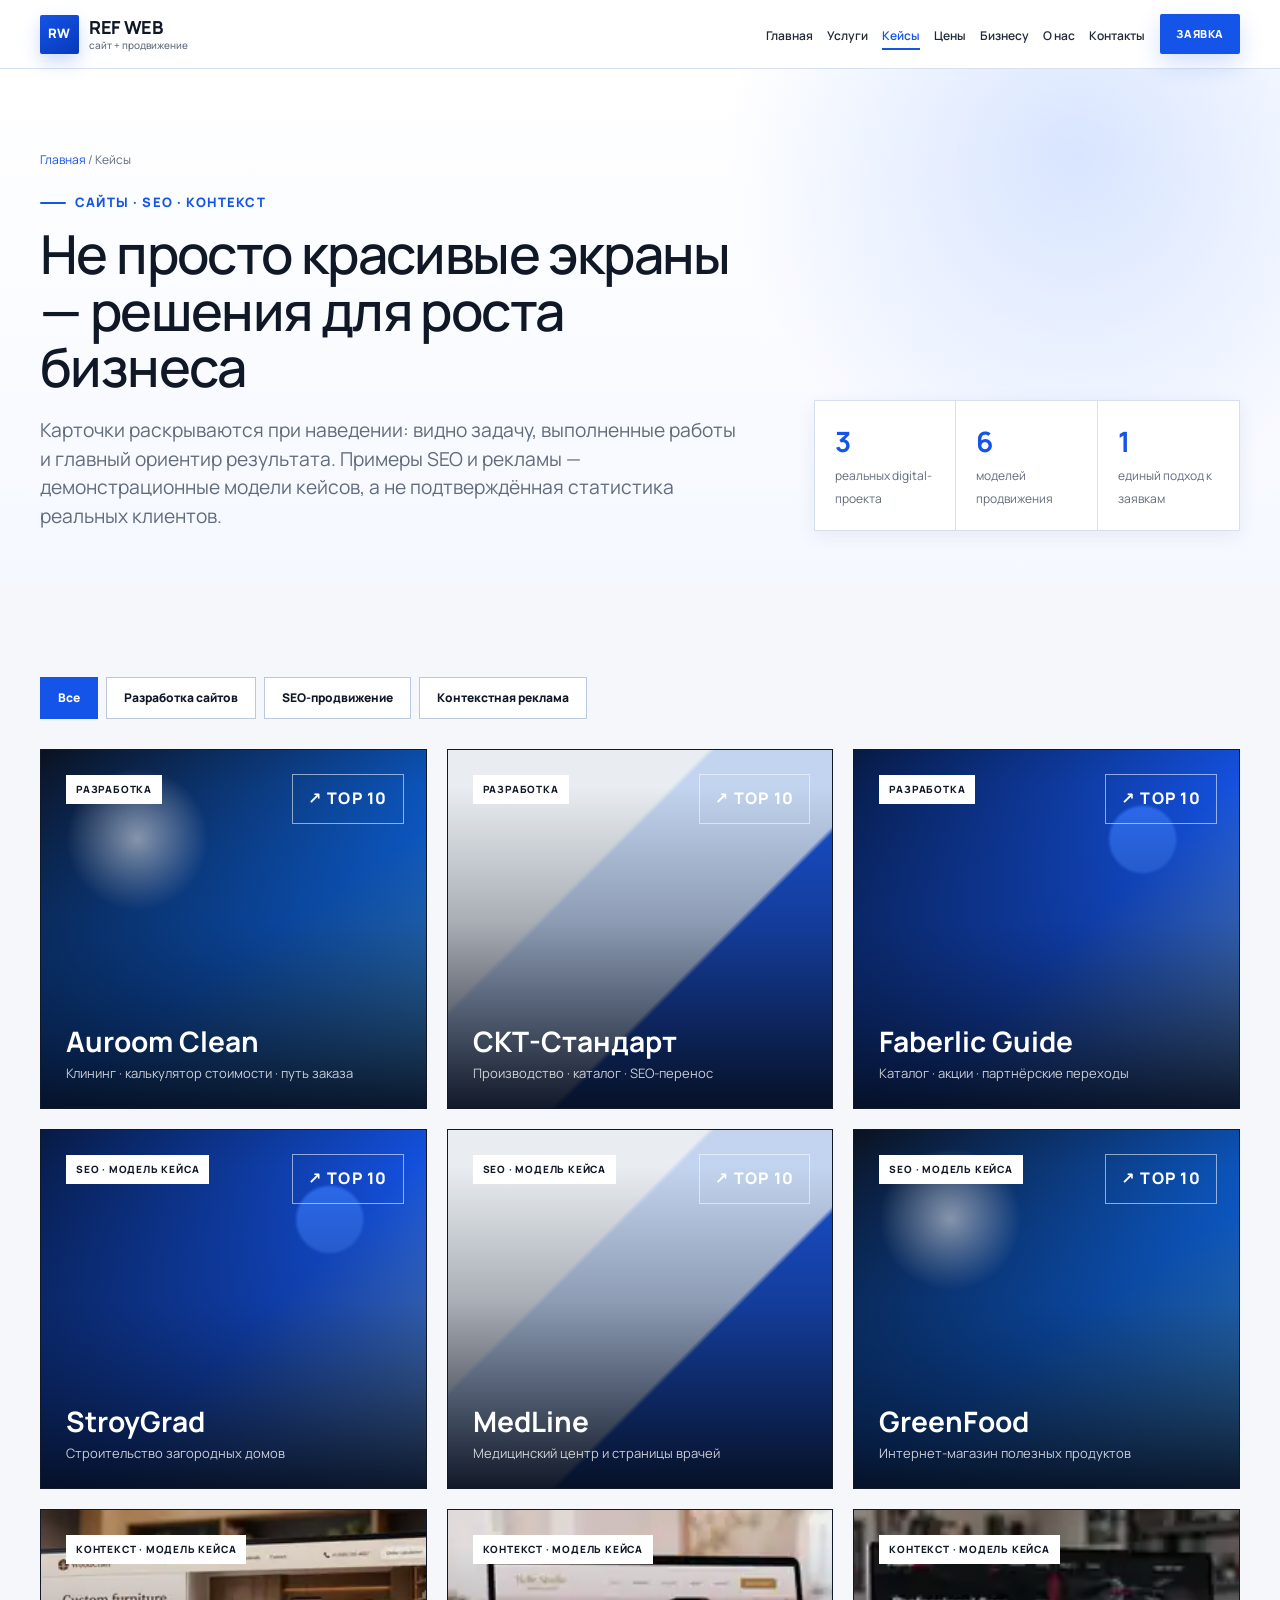
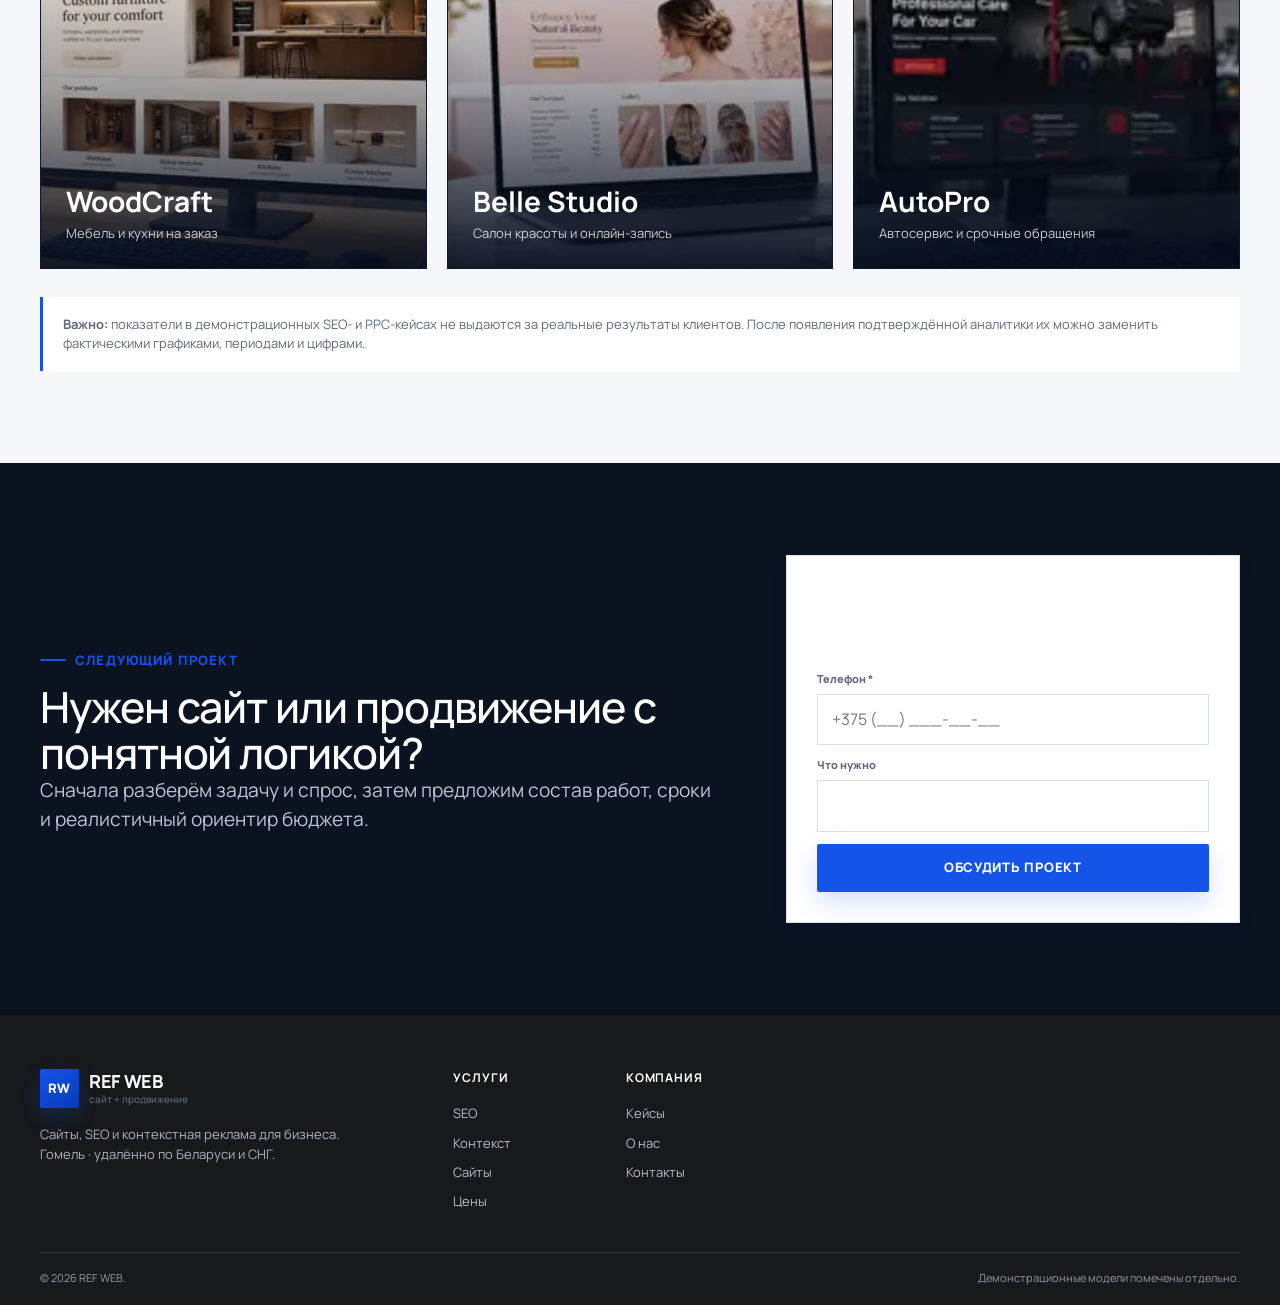
==== commit c16c14b4: "feat: add visual cases, scroll reveals and pricing page" ====
--- a/pages/cases.html
+++ b/pages/cases.html
@@ -1,21 +1,103 @@
 <!DOCTYPE html>
-<html lang="ru"><head><meta charset="utf-8"/><meta content="width=device-width,initial-scale=1" name="viewport"/><title>Кейсы REF WEB — сайты и цифровые проекты</title><meta content="Реальные проекты REF WEB, открытый код на GitHub и форма обсуждения похожего проекта." name="description"/><link href="https://fonts.googleapis.com" rel="preconnect"/><link crossorigin="" href="https://fonts.gstatic.com" rel="preconnect"/><link href="https://fonts.googleapis.com/css2?family=Manrope:wght@400;500;600;700;800&amp;display=swap" rel="stylesheet"/><link href="../css/styles.css" rel="stylesheet"/><link href="data:image/svg+xml,%3Csvg xmlns='http://www.w3.org/2000/svg' viewBox='0 0 32 32'%3E%3Crect width='32' height='32' rx='6' fill='%231454e8'/%3E%3Ctext x='16' y='21' text-anchor='middle' fill='white' font-family='Arial' font-size='11' font-weight='700'%3ERW%3C/text%3E%3C/svg%3E" rel="icon"/></head><body><a class="skip-link" href="#content">К содержанию</a><header class="site-header">
-<div class="container nav-bar">
-<a aria-label="REF WEB — главная" class="logo" href="../index.html"><span class="logo-mark">RW</span><span class="logo-text">REF WEB<span>сайт + продвижение</span></span></a>
-<nav aria-label="Основное меню" class="nav-links"><a class="" href="../index.html">Главная</a><a class="" href="../pages/services.html">Услуги</a><a class="active" href="../pages/cases.html">Кейсы</a><a class="" href="../pages/entrepreneurs.html">Бизнесу</a><a class="" href="../pages/about.html">О нас</a><a class="" href="../pages/blog.html">Блог</a><a class="" href="../pages/contacts.html">Контакты</a></nav>
-<div class="nav-actions"><a class="nav-phone" href="tel:+375291234567">+375 (29) 123-45-67</a><a class="nav-quick-link" href="../pages/quiz.html">Подобрать</a><a class="btn btn-primary btn-sm" data-open-modal="" data-service="Заявка с сайта" href="#">Заявка</a><button aria-expanded="false" aria-label="Открыть меню" class="burger" data-burger=""><span></span><span></span><span></span></button></div>
-</div>
-<nav aria-label="Мобильное меню" class="mobile-nav" data-mobile-nav=""><a href="../index.html">Главная</a><a href="../pages/services.html">Услуги</a><a href="../pages/cases.html">Кейсы</a><a href="../pages/entrepreneurs.html">Бизнесу</a><a href="../pages/about.html">О нас</a><a href="../pages/blog.html">Блог</a><a href="../pages/contacts.html">Контакты</a><div class="mobile-nav-actions"><a class="btn btn-outline" href="../pages/quiz.html">Подобрать решение</a><a class="btn btn-primary" data-open-modal="" data-service="Заявка с сайта" href="#">Оставить заявку</a></div></nav>
-</header><main id="content"><section class="page-hero"><div class="container"><div class="breadcrumbs"><a href="../index.html">Главная</a> / Кейсы</div><span class="eyebrow">Портфолио</span><h1 class="display-xl">Реальные задачи, рабочие решения и доступный код</h1><p class="body-lg lead">Показываем не только внешний вид: объясняем проблему бизнеса, реализованные функции, ограничения и то, что можно проверить самостоятельно.</p><div class="page-hero-actions"><a class="btn btn-primary" href="#request-form">Обсудить похожий проект</a><a class="btn btn-outline" href="https://github.com/bobrinovbebra-tech" rel="noopener" target="_blank">Открыть GitHub</a></div></div></section><section class="section section-cloud"><div class="container"><div class="case-grid case-grid-rich"><article class="case-card reveal"><div class="case-cover clean"><span class="case-badge">Клининг</span><div><strong>Auroom Clean</strong><span>Сайт с калькулятором</span></div></div><div class="case-body"><h3>Auroom Clean</h3><p>Интерактивный расчёт стоимости уборки и путь от выбора услуги до готовой заявки.</p><div class="case-proof"><div><span>Задача</span><strong>снять страх «сначала позвоните»</strong></div><div><span>Решение</span><strong>калькулятор + понятные параметры</strong></div><div><span>Особенность</span><strong>админ-панель и бизнес-логика</strong></div></div><div class="case-tags"><span>Калькулятор</span><span>Vanilla JS</span><span>Адаптивность</span></div><div class="case-footer"><a class="btn-text" href="case-auroom.html">Детали кейса</a><a class="caption" href="https://gomel-premium-clean.vercel.app/" rel="noopener" target="_blank">Демо ↗</a></div></div></article><article class="case-card reveal"><div class="case-cover skt"><span class="case-badge">Производство</span><div><strong>СКТ-Стандарт</strong><span>Каталог и перенос</span></div></div><div class="case-body"><h3>СКТ-Стандарт</h3><p>Перенос крупного производственного сайта и структурированный каталог продукции.</p><div class="case-proof"><div><span>Задача</span><strong>обновить сайт без потери структуры</strong></div><div><span>Решение</span><strong>редизайн, каталог и быстрый поиск</strong></div><div><span>Особенность</span><strong>SEO-перенос с Joomla</strong></div></div><div class="case-tags"><span>Каталог</span><span>Joomla</span><span>SEO-перенос</span></div><div class="case-footer"><a class="btn-text" href="case-skt.html">Детали кейса</a><a class="caption" href="https://skt-standart.by/" rel="noopener" target="_blank">Сайт ↗</a></div></div></article><article class="case-card reveal"><div class="case-cover faberlic"><span class="case-badge">Каталог MVP</span><div><strong>Faberlic Guide</strong><span>Партнёрская витрина</span></div></div><div class="case-body"><h3>Faberlic Guide</h3><p>Многостраничный каталог товаров и акций с переходом на официальный магазин.</p><div class="case-proof"><div><span>Задача</span><strong>собрать понятную витрину без корзины</strong></div><div><span>Решение</span><strong>категории, карточки и партнёрские CTA</strong></div><div><span>Особенность</span><strong>быстрый многостраничный MVP</strong></div></div><div class="case-tags"><span>Категории</span><span>Карточки</span><span>Партнёрские ссылки</span></div><div class="case-footer"><a class="btn-text" href="case-faberlic.html">Детали кейса</a><span class="caption">MVP</span></div></div></article></div></div></section><section class="github-trust"><div class="container github-trust-inner reveal"><div aria-hidden="true" class="github-mark">&lt;/&gt;</div><div><span class="eyebrow">Открытость разработки</span><h2 class="display-md">GitHub помогает проверить, что за красивой картинкой есть реальная работа</h2><p class="body-md">В открытых репозиториях можно увидеть структуру файлов, историю изменений и подход к коду. Не каждый коммерческий проект может быть опубликован полностью, но доступные примеры показывают наш способ работы.</p></div><a class="btn btn-outline" href="https://github.com/bobrinovbebra-tech" rel="noopener" target="_blank">Исследовать GitHub</a></div></section><section class="lead-cta" id="request-form"><div class="container lead-cta-grid"><div class="lead-cta-copy reveal"><span class="eyebrow">Следующий проект</span><h2 class="display-lg">Нужен сайт похожего уровня?</h2><p class="body-lg">Разберём ваш бизнес, предложим структуру и объясним, какие функции действительно нужны. Сначала задача и сценарий — потом дизайн и код.</p><ul class="lead-points"><li>Проверим текущий сайт, если он уже есть</li><li>Дадим предварительный состав работ</li><li>Покажем, как проект будет передан после запуска</li></ul></div><div class="inline-form-card reveal"><h3>Обсудить проект</h3><form class="form-grid" data-lead-form=""><div class="field full"><label>Ваш телефон *</label><input name="phone" placeholder="+375 (__) ___-__-__" required="" type="tel"/></div><div class="field full"><label>Ваше имя</label><input name="name" placeholder="Как обращаться"/></div><div class="field full"><label>Какой проект ближе?</label><select name="service"><option>Auroom Clean — калькулятор</option><option>СКТ-Стандарт — каталог / B2B</option><option>Faberlic Guide — многостраничный MVP</option><option>Нужен другой формат</option></select></div><div class="field full"><label class="consent"><input checked="" required="" type="checkbox"/> <span>Согласен с обработкой персональных данных в РБ.</span></label></div><div class="field full"><button class="btn btn-primary" type="submit">Обсудить мой проект</button></div></form></div></div></section></main><footer class="footer">
-<div class="container">
-<div class="footer-main">
-<div class="footer-brand"><a class="logo" href="../index.html"><span class="logo-mark">RW</span><span class="logo-text">REF WEB<span>сайт + продвижение</span></span></a><p>Сайты и продвижение для предпринимателей Беларуси и СНГ. Небольшая команда, прозрачный процесс, понятная передача результата.</p><p>Гомель · удалённо по РБ и СНГ<br/><a href="tel:+375291234567">+375 (29) 123-45-67</a> · <a href="mailto:hello@refweb.by">hello@refweb.by</a></p></div>
-<div class="footer-links-grid">
-<div class="footer-col"><h4>Услуги</h4><a href="../pages/services.html#seo">SEO-продвижение</a><a href="../pages/services.html#ppc">Контекстная реклама</a><a href="../pages/services.html#landing">Лендинги</a><a href="../pages/services.html#custom">Сайты и каталоги</a></div>
-<div class="footer-col"><h4>Компания</h4><a href="../pages/cases.html">Кейсы</a><a href="../pages/entrepreneurs.html">Бизнесу</a><a href="../pages/about.html">О нас</a><a href="../pages/contacts.html">Контакты</a></div>
-</div>
-<div class="footer-map-wrap"><div class="footer-map"><iframe loading="lazy" src="https://yandex.ru/map-widget/v1/?text=%D0%96%D0%B5%D0%BB%D0%B5%D0%B7%D0%BD%D0%BE%D0%B4%D0%BE%D1%80%D0%BE%D0%B6%D0%BD%D1%8B%D0%B9%20%D0%B2%D0%BE%D0%BA%D0%B7%D0%B0%D0%BB%20%D0%93%D0%BE%D0%BC%D0%B5%D0%BB%D1%8C-%D0%9F%D0%B0%D1%81%D1%81%D0%B0%D0%B6%D0%B8%D1%80%D1%81%D0%BA%D0%B8%D0%B9&amp;z=16" title="Яндекс Карта — железнодорожный вокзал Гомеля"></iframe></div><div class="footer-map-label"><span>Ориентир для встреч: вокзал Гомель-Пассажирский</span><span>Работаем преимущественно онлайн</span></div></div>
-</div>
-<div class="footer-bottom"><span>© 2026 REF WEB. Демонстрационный сайт агентства.</span><span>Цены — ориентиры, не публичная оферта.</span></div>
-</div>
-</footer><div class="modal" data-modal=""><div aria-labelledby="modal-title" aria-modal="true" class="modal-dialog" role="dialog"><button aria-label="Закрыть" class="modal-close" data-close-modal="">×</button><span class="eyebrow">Связаться</span><h2 class="display-md" id="modal-title">Расскажите о задаче</h2><p class="body-md" style="margin:10px 0 20px">Перезвоним, уточним задачу и назовём понятный следующий шаг. Без обязательного прохождения подбора.</p><form class="form-grid" data-lead-form=""><div class="field"><label>Ваше имя</label><input name="name" placeholder="Как обращаться"/></div><div class="field"><label>Телефон *</label><input name="phone" placeholder="+375 (__) ___-__-__" required="" type="tel"/></div><div class="field full"><label>Что нужно</label><select name="service"><option>Консультация</option><option>Сайт</option><option>Лендинг</option><option>SEO</option><option>Контекстная реклама</option><option>Сайт + продвижение</option><option>Заявка с сайта</option></select></div><div class="field full"><label>Комментарий</label><textarea name="comment" placeholder="Коротко о бизнесе и задаче"></textarea></div><div class="field full"><label class="consent"><input checked="" required="" type="checkbox"/> <span>Согласен с обработкой персональных данных в РБ.</span></label></div><div class="field full"><button class="btn btn-primary" type="submit">Оставить заявку</button></div></form></div></div><script src="../js/main.js"></script></body></html>+<html lang="ru">
+<head>
+  <meta charset="utf-8">
+  <meta name="viewport" content="width=device-width,initial-scale=1">
+  <title>Кейсы REF WEB — сайты, SEO и контекстная реклама</title>
+  <meta name="description" content="Кейсы REF WEB: разработка сайтов, SEO-продвижение и контекстная реклама для бизнеса.">
+  <link rel="preconnect" href="https://fonts.googleapis.com">
+  <link rel="preconnect" href="https://fonts.gstatic.com" crossorigin>
+  <link href="https://fonts.googleapis.com/css2?family=Manrope:wght@400;500;600;700;800&display=swap" rel="stylesheet">
+  <link href="../css/styles.css" rel="stylesheet">
+  <style>
+    .portfolio-hero{padding:82px 0 54px;background:radial-gradient(circle at 84% 16%,rgba(47,114,255,.18),transparent 30%),linear-gradient(180deg,#fff,#f5f8ff)}
+    .portfolio-hero-grid{display:grid;grid-template-columns:minmax(0,1.25fr) minmax(300px,.75fr);gap:64px;align-items:end}
+    .portfolio-hero h1{max-width:920px}.portfolio-hero .lead{max-width:760px;margin-top:20px}
+    .portfolio-summary{display:grid;grid-template-columns:repeat(3,1fr);border:1px solid var(--line);background:#fff;box-shadow:var(--shadow-soft)}
+    .portfolio-summary div{padding:20px;border-right:1px solid var(--line)}.portfolio-summary div:last-child{border:0}
+    .portfolio-summary strong{display:block;font-size:28px;color:var(--primary)}.portfolio-summary span{font-size:12px;color:var(--muted)}
+    .case-filter{display:flex;gap:8px;flex-wrap:wrap;margin:0 0 30px}
+    .case-filter button{min-height:42px;padding:10px 17px;border:1px solid var(--line-strong);background:#fff;font-weight:800;font-size:12px;cursor:pointer;transition:.2s}
+    .case-filter button:hover,.case-filter button.active{background:var(--primary);border-color:var(--primary);color:#fff}
+    .portfolio-grid{display:grid;grid-template-columns:repeat(3,minmax(0,1fr));gap:20px}
+    .portfolio-card{position:relative;min-height:360px;overflow:hidden;background:#111827;border:1px solid rgba(17,24,39,.14);color:#fff;isolation:isolate;transition:transform .35s cubic-bezier(.2,.75,.2,1),box-shadow .35s ease;opacity:0;transform:translateY(32px);transition-delay:var(--delay,0ms)}
+    .portfolio-card.visible{opacity:1;transform:none}.portfolio-card:hover{transform:translateY(-7px);box-shadow:0 24px 54px rgba(10,35,90,.22)}
+    .portfolio-card[hidden]{display:none}
+    .case-media{position:absolute;inset:0}.case-media img{width:100%;height:100%;object-fit:cover;transition:transform .65s cubic-bezier(.2,.7,.2,1),filter .35s ease}
+    .case-media::after{content:"";position:absolute;inset:0;background:linear-gradient(180deg,rgba(5,13,30,.06) 10%,rgba(5,13,30,.32) 48%,rgba(5,13,30,.94) 100%);transition:background .35s ease}
+    .portfolio-card:hover .case-media img,.portfolio-card:focus-within .case-media img{transform:scale(1.055);filter:brightness(.62)}
+    .portfolio-card:hover .case-media::after,.portfolio-card:focus-within .case-media::after{background:rgba(5,13,30,.78)}
+    .case-media.seo-a{background:radial-gradient(circle at 75% 25%,#2f72ff 0 8%,transparent 9%),linear-gradient(135deg,#071b46,#1454e8 55%,#7bb7ff)}
+    .case-media.seo-b{background:linear-gradient(135deg,#f7fbff 0 35%,#cce0ff 36% 62%,#1454e8 63%);filter:saturate(.9)}
+    .case-media.seo-c{background:radial-gradient(circle at 25% 25%,rgba(255,255,255,.6),transparent 18%),linear-gradient(145deg,#0b1220,#0d61d8 55%,#55b8ff)}
+    .case-media.seo-a::before,.case-media.seo-b::before,.case-media.seo-c::before{content:"↗  TOP 10";position:absolute;right:22px;top:24px;z-index:1;padding:12px 15px;border:1px solid rgba(255,255,255,.55);color:#fff;font-weight:800;letter-spacing:.08em}
+    .case-content{position:absolute;inset:0;z-index:2;display:flex;flex-direction:column;justify-content:flex-end;padding:25px}
+    .case-kind{align-self:flex-start;margin-bottom:auto;padding:7px 10px;background:#fff;color:#111827;font-size:10px;font-weight:800;text-transform:uppercase;letter-spacing:.08em}
+    .case-content h2{font-size:clamp(25px,2.2vw,36px);line-height:1.02;margin-bottom:8px;transition:transform .35s ease}
+    .case-short{font-size:13px;color:rgba(255,255,255,.78);margin-bottom:0}
+    .case-hover{display:grid;grid-template-rows:0fr;opacity:0;transition:grid-template-rows .4s ease,opacity .3s ease,margin .4s ease}
+    .case-hover>div{overflow:hidden}.case-hover ul{display:grid;gap:7px;padding-top:15px;margin-top:15px;border-top:1px solid rgba(255,255,255,.25)}
+    .case-hover li{font-size:13px;display:flex;gap:8px}.case-hover li::before{content:"✓";color:#75a8ff;font-weight:800}
+    .portfolio-card:hover .case-hover,.portfolio-card:focus-within .case-hover{grid-template-rows:1fr;opacity:1}
+    .case-metric{display:flex;justify-content:space-between;align-items:end;gap:12px;margin-top:17px}.case-metric strong{font-size:20px}.case-metric a{color:#fff;font-size:12px;font-weight:800;text-transform:uppercase;letter-spacing:.06em}
+    .cases-note{margin-top:28px;padding:18px 20px;border-left:3px solid var(--primary);background:#fff;color:var(--muted);font-size:13px}
+    .portfolio-cta{background:#0b1220;color:#fff}.portfolio-cta .body-lg{color:#b9c5d8}
+    @media(max-width:980px){.portfolio-hero-grid{grid-template-columns:1fr}.portfolio-grid{grid-template-columns:1fr 1fr}.portfolio-summary{max-width:600px}}
+    @media(max-width:640px){.portfolio-hero{padding:54px 0 38px}.portfolio-grid{grid-template-columns:1fr}.portfolio-summary{grid-template-columns:1fr}.portfolio-summary div{border-right:0;border-bottom:1px solid var(--line)}.portfolio-card{min-height:390px}.case-hover{grid-template-rows:1fr;opacity:1}.case-media img{filter:brightness(.72)}}
+    @media(prefers-reduced-motion:reduce){.portfolio-card{opacity:1;transform:none;transition:none}.case-media img,.case-hover{transition:none}}
+  </style>
+</head>
+<body>
+<a class="skip-link" href="#content">К содержанию</a>
+<header class="site-header">
+  <div class="container nav-bar">
+    <a aria-label="REF WEB — главная" class="logo" href="../index.html"><span class="logo-mark">RW</span><span class="logo-text">REF WEB<span>сайт + продвижение</span></span></a>
+    <nav aria-label="Основное меню" class="nav-links"><a href="../index.html">Главная</a><a href="services.html">Услуги</a><a class="active" href="cases.html">Кейсы</a><a href="pricing.html">Цены</a><a href="entrepreneurs.html">Бизнесу</a><a href="about.html">О нас</a><a href="contacts.html">Контакты</a></nav>
+    <div class="nav-actions"><a class="nav-phone" href="tel:+375291234567">+375 (29) 123-45-67</a><a class="btn btn-primary btn-sm" data-open-modal data-service="Заявка с кейсов" href="#">Заявка</a><button aria-expanded="false" aria-label="Открыть меню" class="burger" data-burger><span></span><span></span><span></span></button></div>
+  </div>
+  <nav aria-label="Мобильное меню" class="mobile-nav" data-mobile-nav><a href="../index.html">Главная</a><a href="services.html">Услуги</a><a href="cases.html">Кейсы</a><a href="pricing.html">Цены</a><a href="entrepreneurs.html">Бизнесу</a><a href="about.html">О нас</a><a href="contacts.html">Контакты</a></nav>
+</header>
+<main id="content">
+  <section class="portfolio-hero">
+    <div class="container portfolio-hero-grid">
+      <div class="reveal"><div class="breadcrumbs"><a href="../index.html">Главная</a> / Кейсы</div><span class="eyebrow">Сайты · SEO · Контекст</span><h1 class="display-xl">Не просто красивые экраны — решения для роста бизнеса</h1><p class="body-lg lead">Карточки раскрываются при наведении: видно задачу, выполненные работы и главный ориентир результата. Примеры SEO и рекламы — демонстрационные модели кейсов, а не подтверждённая статистика реальных клиентов.</p></div>
+      <div class="portfolio-summary reveal"><div><strong>3</strong><span>реальных digital-проекта</span></div><div><strong>6</strong><span>моделей продвижения</span></div><div><strong>1</strong><span>единый подход к заявкам</span></div></div>
+    </div>
+  </section>
+  <section class="section section-cloud">
+    <div class="container">
+      <div class="case-filter reveal" aria-label="Фильтр кейсов"><button class="active" data-filter="all">Все</button><button data-filter="web">Разработка сайтов</button><button data-filter="seo">SEO-продвижение</button><button data-filter="ppc">Контекстная реклама</button></div>
+      <div class="portfolio-grid" data-portfolio-grid>
+        <article class="portfolio-card" data-category="web"><div class="case-media seo-c"></div><div class="case-content"><span class="case-kind">Разработка</span><h2>Auroom Clean</h2><p class="case-short">Клининг · калькулятор стоимости · путь заказа</p><div class="case-hover"><div><ul><li>Расчёт уборки без обязательного звонка</li><li>Адаптивный интерфейс и бизнес-логика</li><li>Формы и подготовка к интеграциям</li></ul><div class="case-metric"><strong>Готовый MVP</strong><a href="case-auroom.html">Подробнее →</a></div></div></div></div></article>
+        <article class="portfolio-card" data-category="web"><div class="case-media seo-b"></div><div class="case-content"><span class="case-kind">Разработка</span><h2>СКТ-Стандарт</h2><p class="case-short">Производство · каталог · SEO-перенос</p><div class="case-hover"><div><ul><li>Новая структура большого каталога</li><li>Сохранение важных URL и метаданных</li><li>Удобная подача технической продукции</li></ul><div class="case-metric"><strong>Joomla → HTML</strong><a href="case-skt.html">Подробнее →</a></div></div></div></div></article>
+        <article class="portfolio-card" data-category="web"><div class="case-media seo-a"></div><div class="case-content"><span class="case-kind">Разработка</span><h2>Faberlic Guide</h2><p class="case-short">Каталог · акции · партнёрские переходы</p><div class="case-hover"><div><ul><li>Многостраничная витрина без своей корзины</li><li>Категории, карточки и мобильный UI</li><li>Основа для дальнейшего SEO-развития</li></ul><div class="case-metric"><strong>Каталог MVP</strong><a href="case-faberlic.html">Подробнее →</a></div></div></div></div></article>
+        <article class="portfolio-card" data-category="seo"><div class="case-media seo-a"></div><div class="case-content"><span class="case-kind">SEO · модель кейса</span><h2>StroyGrad</h2><p class="case-short">Строительство загородных домов</p><div class="case-hover"><div><ul><li>Семантика по типам домов и регионам</li><li>Посадочные страницы под горячий спрос</li><li>Исправление индексации и перелинковки</li></ul><div class="case-metric"><strong>Рост видимости</strong><a href="services.html#seo">SEO-подход →</a></div></div></div></div></article>
+        <article class="portfolio-card" data-category="seo"><div class="case-media seo-b"></div><div class="case-content"><span class="case-kind">SEO · модель кейса</span><h2>MedLine</h2><p class="case-short">Медицинский центр и страницы врачей</p><div class="case-hover"><div><ul><li>Структура услуг, врачей и симптомов</li><li>Локальное продвижение клиники</li><li>Контент с понятной экспертной проверкой</li></ul><div class="case-metric"><strong>Целевой трафик</strong><a href="services.html#seo">SEO-подход →</a></div></div></div></div></article>
+        <article class="portfolio-card" data-category="seo"><div class="case-media seo-c"></div><div class="case-content"><span class="case-kind">SEO · модель кейса</span><h2>GreenFood</h2><p class="case-short">Интернет-магазин полезных продуктов</p><div class="case-hover"><div><ul><li>Категорийная семантика и фильтры</li><li>Оптимизация карточек и микроразметки</li><li>Статьи под информационный спрос</li></ul><div class="case-metric"><strong>Рост каталога</strong><a href="services.html#seo">SEO-подход →</a></div></div></div></div></article>
+        <article class="portfolio-card" data-category="ppc"><div class="case-media"><img src="../images/cases/woodcraft.webp" alt="Сайт мебельной компании WoodCraft на мониторе" loading="lazy"></div><div class="case-content"><span class="case-kind">Контекст · модель кейса</span><h2>WoodCraft</h2><p class="case-short">Мебель и кухни на заказ</p><div class="case-hover"><div><ul><li>Кампании по отдельным видам мебели</li><li>Минус-слова и географическая сегментация</li><li>Отслеживание звонков и заявок на расчёт</li></ul><div class="case-metric"><strong>Заявки на расчёт</strong><a href="services.html#ppc">Рекламный подход →</a></div></div></div></div></article>
+        <article class="portfolio-card" data-category="ppc"><div class="case-media"><img src="../images/cases/belle.webp" alt="Сайт салона красоты Belle Studio на ноутбуке" loading="lazy"></div><div class="case-content"><span class="case-kind">Контекст · модель кейса</span><h2>Belle Studio</h2><p class="case-short">Салон красоты и онлайн-запись</p><div class="case-hover"><div><ul><li>Реклама по услугам и мастерам</li><li>Разделение новых и постоянных клиентов</li><li>Связка объявлений с онлайн-записью</li></ul><div class="case-metric"><strong>Записи из поиска</strong><a href="services.html#ppc">Рекламный подход →</a></div></div></div></div></article>
+        <article class="portfolio-card" data-category="ppc"><div class="case-media"><img src="../images/cases/autopro.webp" alt="Сайт автосервиса AutoPro на мониторе" loading="lazy"></div><div class="case-content"><span class="case-kind">Контекст · модель кейса</span><h2>AutoPro</h2><p class="case-short">Автосервис и срочные обращения</p><div class="case-hover"><div><ul><li>Кампании по ремонту и диагностике</li><li>Приоритет мобильных звонков рядом с сервисом</li><li>Корректировки по времени и районам</li></ul><div class="case-metric"><strong>Горячие лиды</strong><a href="services.html#ppc">Рекламный подход →</a></div></div></div></div></article>
+      </div>
+      <p class="cases-note reveal"><strong>Важно:</strong> показатели в демонстрационных SEO- и PPC-кейсах не выдаются за реальные результаты клиентов. После появления подтверждённой аналитики их можно заменить фактическими графиками, периодами и цифрами.</p>
+    </div>
+  </section>
+  <section class="section portfolio-cta"><div class="container lead-cta-grid"><div class="reveal"><span class="eyebrow">Следующий проект</span><h2 class="display-lg">Нужен сайт или продвижение с понятной логикой?</h2><p class="body-lg">Сначала разберём задачу и спрос, затем предложим состав работ, сроки и реалистичный ориентир бюджета.</p></div><div class="inline-form-card reveal"><h3>Получить предварительный разбор</h3><form class="form-grid" data-lead-form><div class="field full"><label>Телефон *</label><input name="phone" type="tel" required placeholder="+375 (__) ___-__-__"></div><div class="field full"><label>Что нужно</label><select name="service"><option>Разработка сайта</option><option>SEO-продвижение</option><option>Контекстная реклама</option><option>Сайт + продвижение</option></select></div><div class="field full"><button class="btn btn-primary" type="submit">Обсудить проект</button></div></form></div></div></section>
+</main>
+<footer class="footer"><div class="container"><div class="footer-main"><div class="footer-brand"><a class="logo" href="../index.html"><span class="logo-mark">RW</span><span class="logo-text">REF WEB<span>сайт + продвижение</span></span></a><p>Сайты, SEO и контекстная реклама для бизнеса. Гомель · удалённо по Беларуси и СНГ.</p></div><div class="footer-links-grid"><div class="footer-col"><h4>Услуги</h4><a href="services.html#seo">SEO</a><a href="services.html#ppc">Контекст</a><a href="services.html#custom">Сайты</a><a href="pricing.html">Цены</a></div><div class="footer-col"><h4>Компания</h4><a href="cases.html">Кейсы</a><a href="about.html">О нас</a><a href="contacts.html">Контакты</a></div></div></div><div class="footer-bottom"><span>© 2026 REF WEB.</span><span>Демонстрационные модели помечены отдельно.</span></div></div></footer>
+<div class="modal" data-modal><div class="modal-dialog" role="dialog" aria-modal="true" aria-labelledby="modal-title"><button class="modal-close" data-close-modal aria-label="Закрыть">×</button><span class="eyebrow">Связаться</span><h2 class="display-md" id="modal-title">Расскажите о задаче</h2><form class="form-grid" data-lead-form><div class="field"><label>Имя</label><input name="name"></div><div class="field"><label>Телефон *</label><input name="phone" type="tel" required></div><div class="field full"><label>Что нужно</label><select name="service"><option>Консультация</option><option>Сайт</option><option>SEO</option><option>Контекстная реклама</option><option>Сайт + продвижение</option></select></div><div class="field full"><button class="btn btn-primary" type="submit">Оставить заявку</button></div></form></div></div>
+<script src="../js/main.js"></script>
+<script>
+(function(){
+  const cards=[...document.querySelectorAll('.portfolio-card')];
+  cards.forEach((card,index)=>card.style.setProperty('--delay',`${Math.min(index%3,2)*90}ms`));
+  const observer=new IntersectionObserver(entries=>entries.forEach(entry=>{if(entry.isIntersecting){entry.target.classList.add('visible');observer.unobserve(entry.target)}}),{threshold:.12,rootMargin:'0px 0px -30px'});
+  cards.forEach(card=>observer.observe(card));
+  document.querySelectorAll('[data-filter]').forEach(button=>button.addEventListener('click',()=>{
+    document.querySelectorAll('[data-filter]').forEach(item=>item.classList.toggle('active',item===button));
+    const filter=button.dataset.filter;
+    cards.forEach((card,index)=>{const show=filter==='all'||card.dataset.category===filter;card.hidden=!show;if(show){card.classList.remove('visible');card.style.setProperty('--delay',`${Math.min(index%3,2)*70}ms`);requestAnimationFrame(()=>requestAnimationFrame(()=>card.classList.add('visible')))}});
+  }));
+})();
+</script>
+</body>
+</html>
